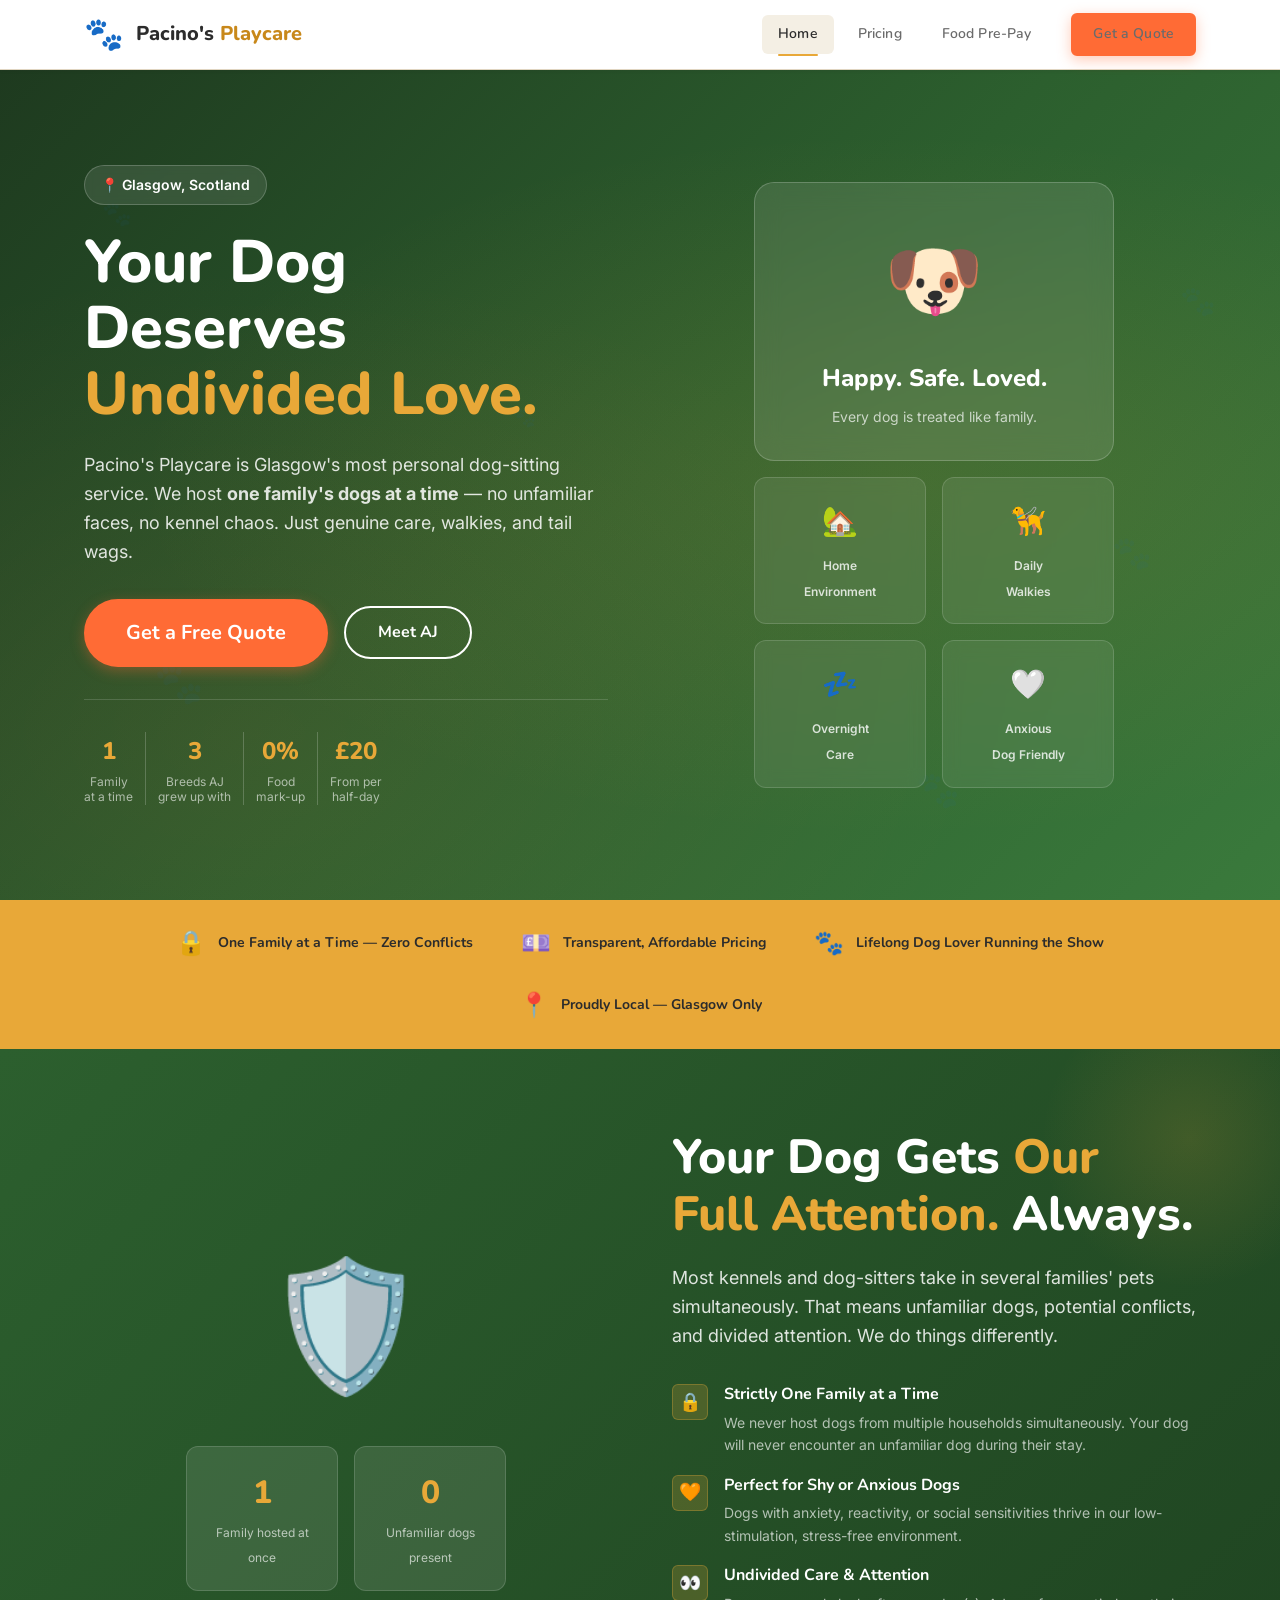
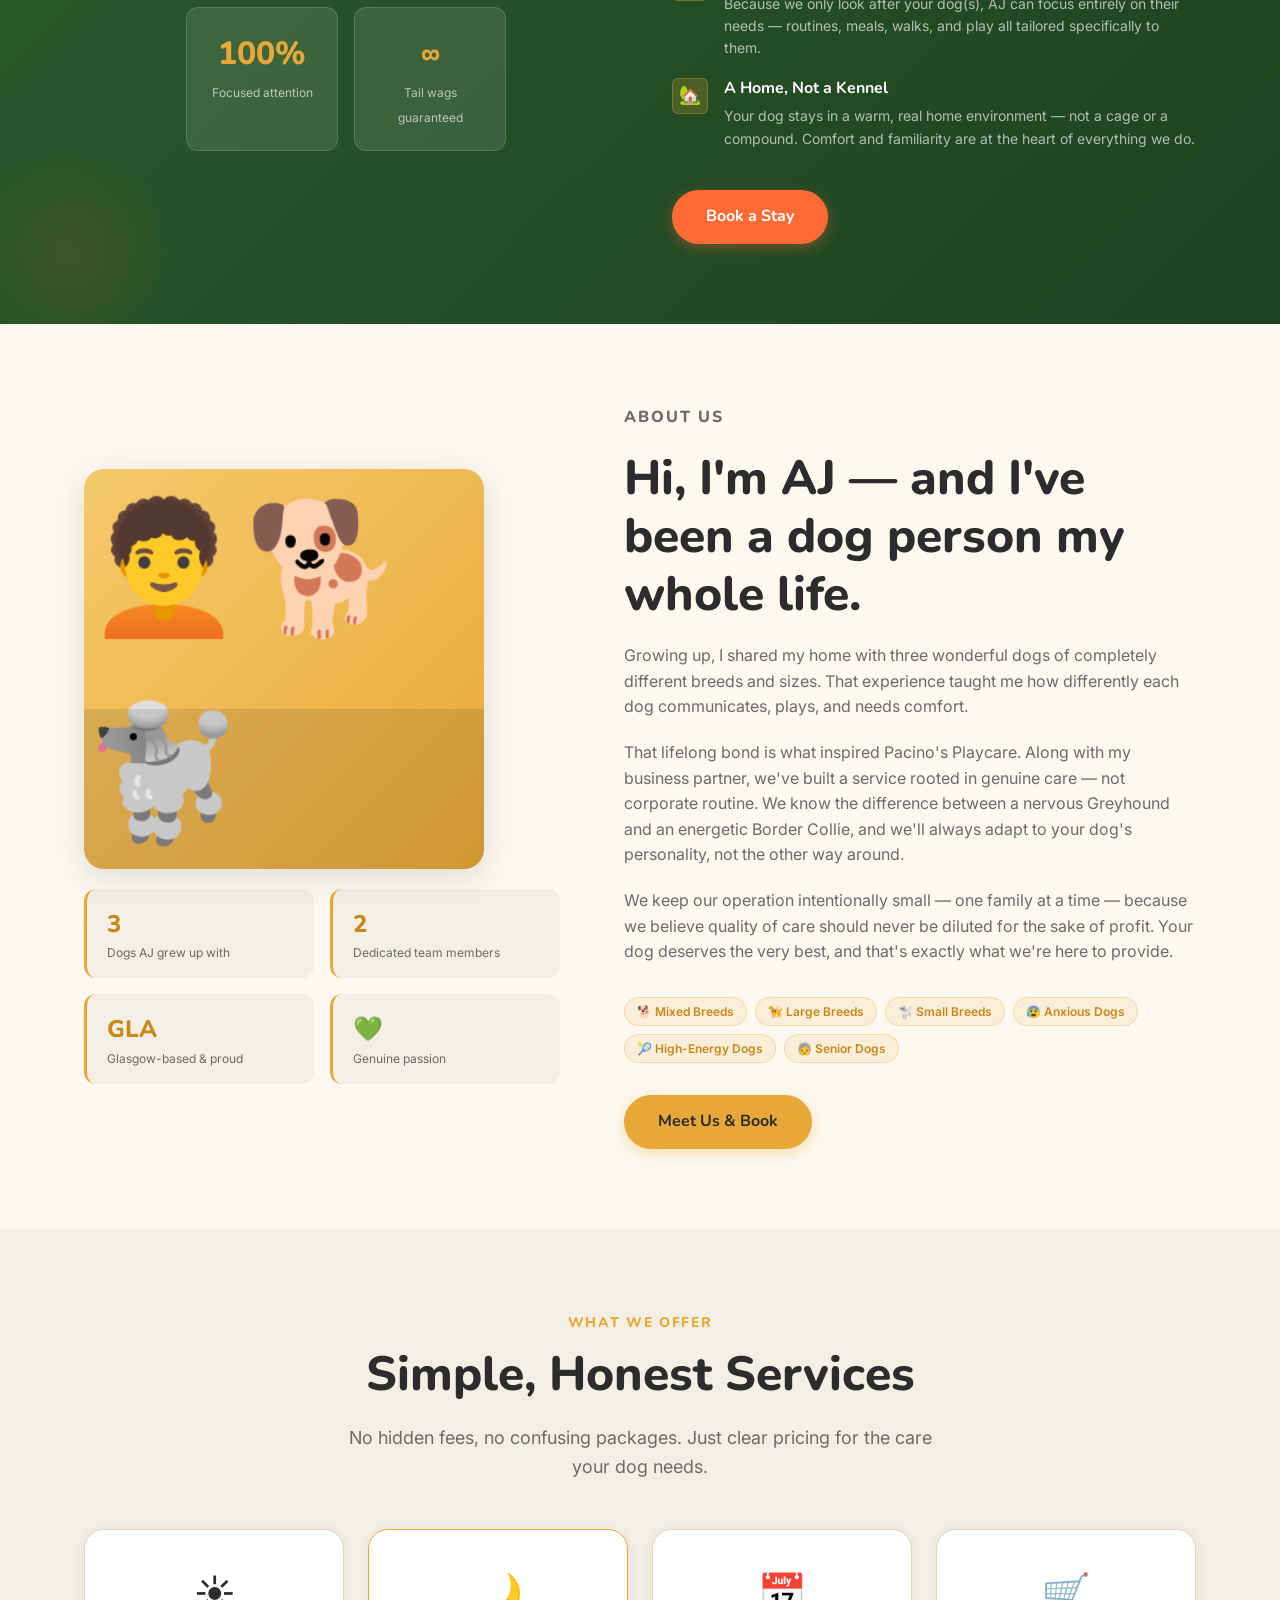
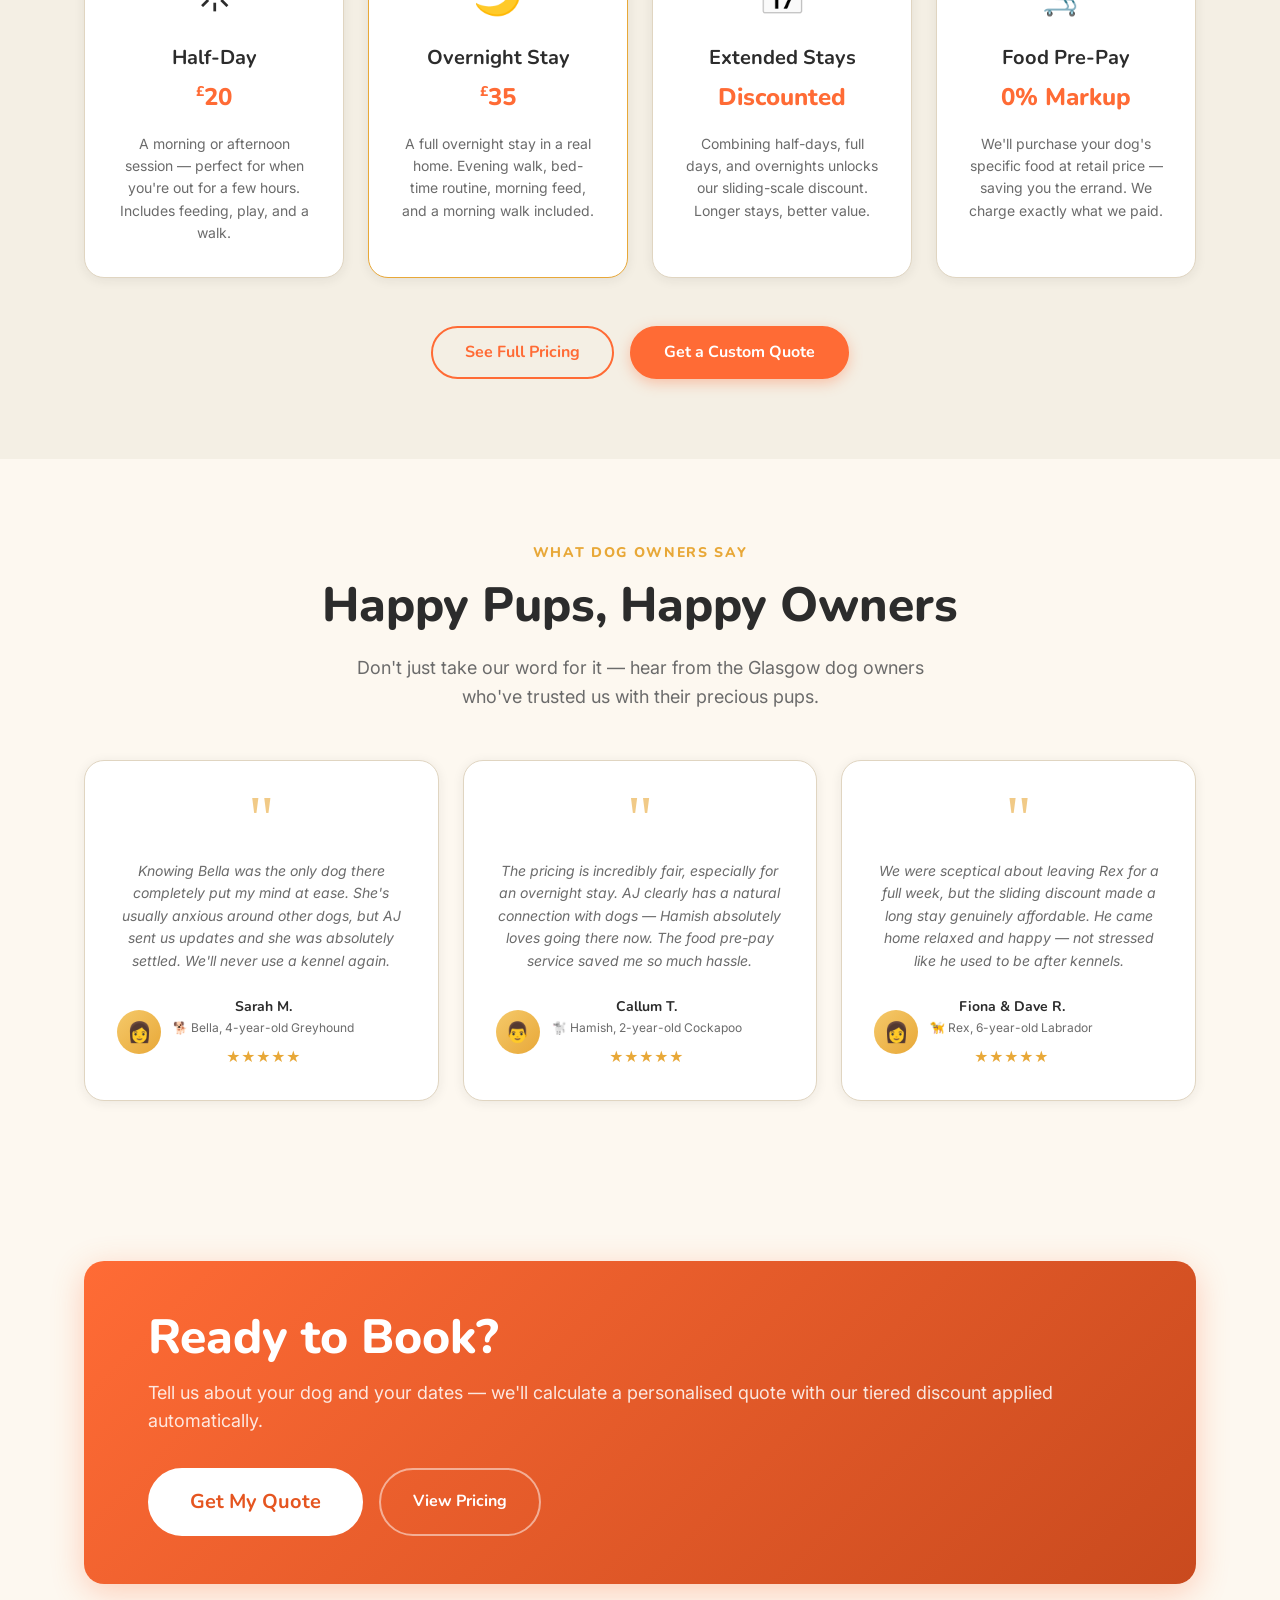
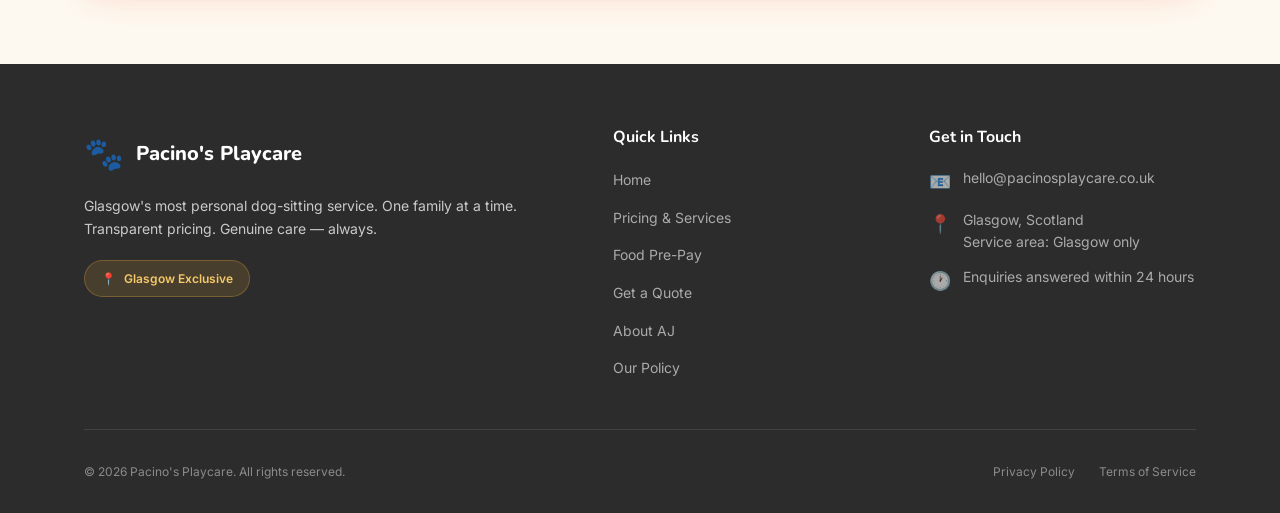
==== index.html @ 8b1b7b3b "Scaffold complete multi-page landing site for Pacino's Playcare - Add project structure: css/, js/, " ====
<!DOCTYPE html>
<html lang="en">
<head>
  <meta charset="UTF-8" />
  <meta name="viewport" content="width=device-width, initial-scale=1.0" />
  <meta name="description" content="Pacino's Playcare — Glasgow's warmest, most personalised dog-sitting service. One family at a time. Affordable, transparent pricing. Run by AJ, a lifelong dog lover." />

  <title>Pacino's Playcare | Glasgow's Favourite Dog-Sitter</title>

  <!-- Fonts -->
  <link rel="preconnect" href="https://fonts.googleapis.com" />
  <link rel="preconnect" href="https://fonts.gstatic.com" crossorigin />
  <link href="https://fonts.googleapis.com/css2?family=Nunito:wght@400;500;600;700;800&family=Inter:wght@400;500;600&display=swap" rel="stylesheet" />

  <!-- Styles -->
  <link rel="stylesheet" href="css/styles.css" />
  <link rel="stylesheet" href="css/home.css" />

  <!-- Favicon (emoji fallback) -->
  <link rel="icon" href="data:image/svg+xml,<svg xmlns='http://www.w3.org/2000/svg' viewBox='0 0 100 100'><text y='.9em' font-size='90'>🐾</text></svg>" />
</head>
<body>

  <!-- ========================================================
       NAVIGATION
  ======================================================== -->
  <nav class="site-nav" role="navigation" aria-label="Main navigation">
    <div class="nav-inner">

      <!-- Logo -->
      <a href="index.html" class="nav-logo" aria-label="Pacino's Playcare — Home">
        <span class="nav-logo__icon" aria-hidden="true">🐾</span>
        <span class="nav-logo__text">Pacino's <span>Playcare</span></span>
      </a>

      <!-- Mobile toggle -->
      <button
        class="nav-toggle"
        aria-label="Open navigation menu"
        aria-expanded="false"
        aria-controls="nav-links"
      >
        <span class="nav-toggle__bar"></span>
        <span class="nav-toggle__bar"></span>
        <span class="nav-toggle__bar"></span>
      </button>

      <!-- Links -->
      <ul class="nav-links" id="nav-links" role="list">
        <li class="nav-links__item">
          <a href="index.html" class="nav-links__link" data-page="index.html">Home</a>
        </li>
        <li class="nav-links__item">
          <a href="pricing.html" class="nav-links__link" data-page="pricing.html">Pricing</a>
        </li>
        <li class="nav-links__item">
          <a href="food.html" class="nav-links__link" data-page="food.html">Food Pre-Pay</a>
        </li>
        <li class="nav-links__item">
          <a href="contact.html" class="nav-links__link btn btn-primary nav-cta" data-page="contact.html">Get a Quote</a>
        </li>
      </ul>

    </div>
  </nav>

  <main>

    <!-- ======================================================
         HERO
    ====================================================== -->
    <section class="hero" aria-labelledby="hero-title">
      <div class="hero__paws" aria-hidden="true">
        <span class="hero__paw">🐾</span>
        <span class="hero__paw">🐾</span>
        <span class="hero__paw">🐾</span>
        <span class="hero__paw">🐾</span>
        <span class="hero__paw">🐾</span>
        <span class="hero__paw">🐾</span>
      </div>

      <div class="container">
        <div class="hero__content">

          <!-- Text -->
          <div class="hero__text">
            <div class="hero__location" aria-label="Location: Glasgow, Scotland">
              📍 Glasgow, Scotland
            </div>

            <h1 class="hero__title" id="hero-title">
              Your Dog Deserves
              <span class="hero__title-highlight">Undivided Love.</span>
            </h1>

            <p class="hero__subtitle">
              Pacino's Playcare is Glasgow's most personal dog-sitting service.
              We host <strong>one family's dogs at a time</strong> — no unfamiliar
              faces, no kennel chaos. Just genuine care, walkies, and tail wags.
            </p>

            <div class="hero__actions">
              <a href="contact.html" class="btn btn-primary btn-lg">
                Get a Free Quote
              </a>
              <a href="#about" class="btn btn-secondary">
                Meet AJ
              </a>
            </div>

            <!-- Trust indicators -->
            <div class="hero__trust">
              <div class="hero__trust-item">
                <span class="hero__trust-number">1</span>
                <span class="hero__trust-label">Family<br>at a time</span>
              </div>
              <div class="hero__trust-item">
                <span class="hero__trust-number">3</span>
                <span class="hero__trust-label">Breeds AJ<br>grew up with</span>
              </div>
              <div class="hero__trust-item">
                <span class="hero__trust-number">0%</span>
                <span class="hero__trust-label">Food<br>mark-up</span>
              </div>
              <div class="hero__trust-item">
                <span class="hero__trust-number">£20</span>
                <span class="hero__trust-label">From per<br>half-day</span>
              </div>
            </div>
          </div>

          <!-- Visual -->
          <div class="hero__visual" aria-hidden="true">
            <div class="hero__card-main">
              <span class="hero__card-emoji">🐶</span>
              <p class="hero__card-title">Happy. Safe. Loved.</p>
              <p class="hero__card-sub">Every dog is treated like family.</p>
            </div>

            <div class="hero__cards-row">
              <div class="hero__mini-card">
                <span class="hero__mini-card-icon">🏡</span>
                <span class="hero__mini-card-label">Home<br>Environment</span>
              </div>
              <div class="hero__mini-card">
                <span class="hero__mini-card-icon">🦮</span>
                <span class="hero__mini-card-label">Daily<br>Walkies</span>
              </div>
              <div class="hero__mini-card">
                <span class="hero__mini-card-icon">💤</span>
                <span class="hero__mini-card-label">Overnight<br>Care</span>
              </div>
              <div class="hero__mini-card">
                <span class="hero__mini-card-icon">🤍</span>
                <span class="hero__mini-card-label">Anxious<br>Dog Friendly</span>
              </div>
            </div>
          </div>

        </div>
      </div>
    </section>

    <!-- ======================================================
         USP STRIP
    ====================================================== -->
    <section class="usp-strip" aria-label="Key benefits">
      <div class="container">
        <div class="usp-strip__inner">
          <div class="usp-item">
            <span class="usp-item__icon" aria-hidden="true">🔒</span>
            <span class="usp-item__text">One Family at a Time — Zero Conflicts</span>
          </div>
          <div class="usp-item">
            <span class="usp-item__icon" aria-hidden="true">💷</span>
            <span class="usp-item__text">Transparent, Affordable Pricing</span>
          </div>
          <div class="usp-item">
            <span class="usp-item__icon" aria-hidden="true">🐾</span>
            <span class="usp-item__text">Lifelong Dog Lover Running the Show</span>
          </div>
          <div class="usp-item">
            <span class="usp-item__icon" aria-hidden="true">📍</span>
            <span class="usp-item__text">Proudly Local — Glasgow Only</span>
          </div>
        </div>
      </div>
    </section>

    <!-- ======================================================
         PEACE OF MIND — ONE FAMILY POLICY
    ====================================================== -->
    <section class="section peace-section" id="peace-of-mind" aria-labelledby="peace-title">
      <div class="container">
        <div class="peace-inner">

          <!-- Visual / Stats -->
          <div class="peace-visual">
            <span class="peace-icon-big" aria-hidden="true">🛡️</span>
            <div class="peace-stats">
              <div class="peace-stat">
                <span class="peace-stat__number">1</span>
                <span class="peace-stat__label">Family hosted at once</span>
              </div>
              <div class="peace-stat">
                <span class="peace-stat__number">0</span>
                <span class="peace-stat__label">Unfamiliar dogs present</span>
              </div>
              <div class="peace-stat">
                <span class="peace-stat__number">100%</span>
                <span class="peace-stat__label">Focused attention</span>
              </div>
              <div class="peace-stat">
                <span class="peace-stat__number">∞</span>
                <span class="peace-stat__label">Tail wags guaranteed</span>
              </div>
            </div>
          </div>

          <!-- Content -->
          <div class="peace-content">
            <h2 class="peace-content__title" id="peace-title">
              Your Dog Gets
              <em>Our Full Attention.</em>
              Always.
            </h2>
            <p class="peace-content__lead">
              Most kennels and dog-sitters take in several families' pets simultaneously.
              That means unfamiliar dogs, potential conflicts, and divided attention.
              We do things differently.
            </p>

            <ul class="peace-list" role="list">
              <li class="peace-list__item">
                <div class="peace-list__icon" aria-hidden="true">🔒</div>
                <div class="peace-list__text">
                  <strong>Strictly One Family at a Time</strong>
                  <p>We never host dogs from multiple households simultaneously. Your dog will never encounter an unfamiliar dog during their stay.</p>
                </div>
              </li>
              <li class="peace-list__item">
                <div class="peace-list__icon" aria-hidden="true">🧡</div>
                <div class="peace-list__text">
                  <strong>Perfect for Shy or Anxious Dogs</strong>
                  <p>Dogs with anxiety, reactivity, or social sensitivities thrive in our low-stimulation, stress-free environment.</p>
                </div>
              </li>
              <li class="peace-list__item">
                <div class="peace-list__icon" aria-hidden="true">👀</div>
                <div class="peace-list__text">
                  <strong>Undivided Care & Attention</strong>
                  <p>Because we only look after your dog(s), AJ can focus entirely on their needs — routines, meals, walks, and play all tailored specifically to them.</p>
                </div>
              </li>
              <li class="peace-list__item">
                <div class="peace-list__icon" aria-hidden="true">🏡</div>
                <div class="peace-list__text">
                  <strong>A Home, Not a Kennel</strong>
                  <p>Your dog stays in a warm, real home environment — not a cage or a compound. Comfort and familiarity are at the heart of everything we do.</p>
                </div>
              </li>
            </ul>

            <a href="contact.html" class="btn btn-primary">Book a Stay</a>
          </div>

        </div>
      </div>
    </section>

    <!-- ======================================================
         ABOUT AJ
    ====================================================== -->
    <section class="section" id="about" aria-labelledby="about-title">
      <div class="container">
        <div class="about-inner">

          <!-- Visual -->
          <div class="about-visual">
            <div class="about-avatar" aria-label="Illustration of AJ with dogs" aria-hidden="true">
              🧑‍🦱🐕🐩
            </div>

            <div class="about-highlights">
              <div class="about-highlight">
                <div class="about-highlight__value">3</div>
                <div class="about-highlight__label">Dogs AJ grew up with</div>
              </div>
              <div class="about-highlight">
                <div class="about-highlight__value">2</div>
                <div class="about-highlight__label">Dedicated team members</div>
              </div>
              <div class="about-highlight">
                <div class="about-highlight__value">GLA</div>
                <div class="about-highlight__label">Glasgow-based & proud</div>
              </div>
              <div class="about-highlight">
                <div class="about-highlight__value">💚</div>
                <div class="about-highlight__label">Genuine passion</div>
              </div>
            </div>
          </div>

          <!-- Content -->
          <div class="about-content">
            <p class="eyebrow">About Us</p>
            <h2 class="section-title" id="about-title">
              Hi, I'm AJ — and I've been a dog person my whole life.
            </h2>

            <p class="section-subtitle" style="margin-bottom: 1.25rem;">
              Growing up, I shared my home with three wonderful dogs of completely different breeds and sizes. That experience taught me how differently each dog communicates, plays, and needs comfort.
            </p>

            <p>
              That lifelong bond is what inspired Pacino's Playcare. Along with my business partner, we've built a service rooted in genuine care — not corporate routine. We know the difference between a nervous Greyhound and an energetic Border Collie, and we'll always adapt to your dog's personality, not the other way around.
            </p>

            <p>
              We keep our operation intentionally small — one family at a time — because we believe quality of care should never be diluted for the sake of profit. Your dog deserves the very best, and that's exactly what we're here to provide.
            </p>

            <!-- Breed experience tags -->
            <div class="about-breeds" aria-label="Breeds AJ has experience with">
              <span class="about-breed-tag">🐕 Mixed Breeds</span>
              <span class="about-breed-tag">🦮 Large Breeds</span>
              <span class="about-breed-tag">🐩 Small Breeds</span>
              <span class="about-breed-tag">😰 Anxious Dogs</span>
              <span class="about-breed-tag">🎾 High-Energy Dogs</span>
              <span class="about-breed-tag">🧓 Senior Dogs</span>
            </div>

            <a href="contact.html" class="btn btn-gold">Meet Us & Book</a>
          </div>

        </div>
      </div>
    </section>

    <!-- ======================================================
         SERVICES OVERVIEW
    ====================================================== -->
    <section class="section section--alt" id="services" aria-labelledby="services-title">
      <div class="container text-center">
        <p class="eyebrow">What We Offer</p>
        <h2 class="section-title" id="services-title">Simple, Honest Services</h2>
        <p class="section-subtitle" style="margin-inline: auto; margin-bottom: 0;">
          No hidden fees, no confusing packages. Just clear pricing for the care your dog needs.
        </p>

        <div class="services-grid">
          <div class="service-card">
            <span class="service-card__icon" aria-hidden="true">☀️</span>
            <h3 class="service-card__title">Half-Day</h3>
            <span class="service-card__price"><sup>£</sup>20</span>
            <p class="service-card__body">
              A morning or afternoon session — perfect for when you're out for a few hours. Includes feeding, play, and a walk.
            </p>
          </div>

          <div class="service-card" style="border-color: var(--color-primary);">
            <span class="service-card__icon" aria-hidden="true">🌙</span>
            <h3 class="service-card__title">Overnight Stay</h3>
            <span class="service-card__price"><sup>£</sup>35</span>
            <p class="service-card__body">
              A full overnight stay in a real home. Evening walk, bed-time routine, morning feed, and a morning walk included.
            </p>
          </div>

          <div class="service-card">
            <span class="service-card__icon" aria-hidden="true">📅</span>
            <h3 class="service-card__title">Extended Stays</h3>
            <span class="service-card__price">Discounted</span>
            <p class="service-card__body">
              Combining half-days, full days, and overnights unlocks our sliding-scale discount. Longer stays, better value.
            </p>
          </div>

          <div class="service-card">
            <span class="service-card__icon" aria-hidden="true">🛒</span>
            <h3 class="service-card__title">Food Pre-Pay</h3>
            <span class="service-card__price">0% Markup</span>
            <p class="service-card__body">
              We'll purchase your dog's specific food at retail price — saving you the errand. We charge exactly what we paid.
            </p>
          </div>
        </div>

        <div style="margin-top: 3rem; display: flex; gap: 1rem; justify-content: center; flex-wrap: wrap;">
          <a href="pricing.html" class="btn btn-outline">See Full Pricing</a>
          <a href="contact.html" class="btn btn-primary">Get a Custom Quote</a>
        </div>
      </div>
    </section>

    <!-- ======================================================
         TESTIMONIALS
    ====================================================== -->
    <section class="section" id="testimonials" aria-labelledby="testimonials-title">
      <div class="container text-center">
        <p class="eyebrow">What Dog Owners Say</p>
        <h2 class="section-title" id="testimonials-title">Happy Pups, Happy Owners</h2>
        <p class="section-subtitle" style="margin-inline: auto; margin-bottom: 0;">
          Don't just take our word for it — hear from the Glasgow dog owners who've trusted us with their precious pups.
        </p>

        <div class="testimonials-grid">
          <article class="testimonial-card">
            <span class="testimonial-card__quote-mark" aria-hidden="true">"</span>
            <blockquote>
              <p class="testimonial-card__text">
                Knowing Bella was the only dog there completely put my mind at ease. She's usually anxious around other dogs, but AJ sent us updates and she was absolutely settled. We'll never use a kennel again.
              </p>
            </blockquote>
            <div class="testimonial-card__author">
              <div class="testimonial-card__avatar" aria-hidden="true">👩</div>
              <div>
                <div class="testimonial-card__name">Sarah M.</div>
                <div class="testimonial-card__dog">🐕 Bella, 4-year-old Greyhound</div>
                <div class="testimonial-card__stars" aria-label="5 stars">★★★★★</div>
              </div>
            </div>
          </article>

          <article class="testimonial-card">
            <span class="testimonial-card__quote-mark" aria-hidden="true">"</span>
            <blockquote>
              <p class="testimonial-card__text">
                The pricing is incredibly fair, especially for an overnight stay. AJ clearly has a natural connection with dogs — Hamish absolutely loves going there now. The food pre-pay service saved me so much hassle.
              </p>
            </blockquote>
            <div class="testimonial-card__author">
              <div class="testimonial-card__avatar" aria-hidden="true">👨</div>
              <div>
                <div class="testimonial-card__name">Callum T.</div>
                <div class="testimonial-card__dog">🐩 Hamish, 2-year-old Cockapoo</div>
                <div class="testimonial-card__stars" aria-label="5 stars">★★★★★</div>
              </div>
            </div>
          </article>

          <article class="testimonial-card">
            <span class="testimonial-card__quote-mark" aria-hidden="true">"</span>
            <blockquote>
              <p class="testimonial-card__text">
                We were sceptical about leaving Rex for a full week, but the sliding discount made a long stay genuinely affordable. He came home relaxed and happy — not stressed like he used to be after kennels.
              </p>
            </blockquote>
            <div class="testimonial-card__author">
              <div class="testimonial-card__avatar" aria-hidden="true">👩</div>
              <div>
                <div class="testimonial-card__name">Fiona &amp; Dave R.</div>
                <div class="testimonial-card__dog">🦮 Rex, 6-year-old Labrador</div>
                <div class="testimonial-card__stars" aria-label="5 stars">★★★★★</div>
              </div>
            </div>
          </article>
        </div>
      </div>
    </section>

    <!-- ======================================================
         CTA BANNER
    ====================================================== -->
    <section class="section" aria-labelledby="cta-title">
      <div class="container">
        <div class="cta-banner">
          <div class="cta-banner__text">
            <h2 class="section-title" id="cta-title">Ready to Book?</h2>
            <p>Tell us about your dog and your dates — we'll calculate a personalised quote with our tiered discount applied automatically.</p>
          </div>
          <div class="cta-banner__actions">
            <a href="contact.html" class="btn btn-white btn-lg">Get My Quote</a>
            <a href="pricing.html" class="btn btn-outline-white">View Pricing</a>
          </div>
        </div>
      </div>
    </section>

  </main>

  <!-- ========================================================
       FOOTER
  ======================================================== -->
  <footer class="site-footer" aria-label="Site footer">
    <div class="container">
      <div class="footer-grid">

        <!-- Brand -->
        <div class="footer-brand">
          <div class="footer-brand__logo">
            <span class="footer-brand__logo-icon" aria-hidden="true">🐾</span>
            <span class="footer-brand__logo-text">Pacino's Playcare</span>
          </div>
          <p class="footer-brand__tagline">
            Glasgow's most personal dog-sitting service. One family at a time. Transparent pricing. Genuine care — always.
          </p>
          <span class="footer-brand__badge">
            <span aria-hidden="true">📍</span> Glasgow Exclusive
          </span>
        </div>

        <!-- Quick Links -->
        <div>
          <h3 class="footer-col__heading">Quick Links</h3>
          <ul class="footer-col__list" role="list">
            <li><a href="index.html">Home</a></li>
            <li><a href="pricing.html">Pricing & Services</a></li>
            <li><a href="food.html">Food Pre-Pay</a></li>
            <li><a href="contact.html">Get a Quote</a></li>
            <li><a href="index.html#about">About AJ</a></li>
            <li><a href="index.html#peace-of-mind">Our Policy</a></li>
          </ul>
        </div>

        <!-- Contact -->
        <div>
          <h3 class="footer-col__heading">Get in Touch</h3>
          <div class="footer-contact-item">
            <span class="footer-contact-item__icon" aria-hidden="true">📧</span>
            <span>hello@pacinosplaycare.co.uk</span>
          </div>
          <div class="footer-contact-item">
            <span class="footer-contact-item__icon" aria-hidden="true">📍</span>
            <span>Glasgow, Scotland<br>Service area: Glasgow only</span>
          </div>
          <div class="footer-contact-item">
            <span class="footer-contact-item__icon" aria-hidden="true">🕐</span>
            <span>Enquiries answered within 24 hours</span>
          </div>
        </div>

      </div>

      <div class="footer-bottom">
        <p class="footer-bottom__copy">
          &copy; <span id="footer-year"></span> Pacino's Playcare. All rights reserved.
        </p>
        <nav class="footer-bottom__links" aria-label="Footer legal links">
          <a href="#">Privacy Policy</a>
          <a href="#">Terms of Service</a>
        </nav>
      </div>
    </div>
  </footer>

  <!-- Scripts -->
  <script src="js/main.js"></script>
  <script>
    document.getElementById('footer-year').textContent = new Date().getFullYear();
  </script>

</body>
</html>
---- css/styles.css ----
/* ============================================================
   Pacino's Playcare — Global Stylesheet
   ============================================================ */

/* ----------------------------------------------------------
   1. CSS Custom Properties (Design Tokens)
   ---------------------------------------------------------- */
:root {
  /* Colours */
  --color-primary:       #E8A838;   /* warm amber/gold */
  --color-primary-dark:  #C8881A;
  --color-primary-light: #F5C96A;
  --color-secondary:     #2C5F2E;   /* forest green */
  --color-secondary-dark:#1E4220;
  --color-accent:        #FF6B35;   /* coral — CTAs */
  --color-accent-hover:  #E55520;

  --color-bg:            #FDF8F0;   /* warm cream background */
  --color-surface:       #FFFFFF;
  --color-surface-alt:   #F4EFE4;

  --color-text:          #2C2C2C;
  --color-text-muted:    #6B6B6B;
  --color-text-light:    #FFFFFF;

  --color-border:        #E0D5C1;
  --color-shadow:        rgba(44, 44, 44, 0.10);

  /* Typography */
  --font-heading: 'Nunito', sans-serif;
  --font-body:    'Inter', sans-serif;

  --size-xs:   0.75rem;   /*  12px */
  --size-sm:   0.875rem;  /*  14px */
  --size-base: 1rem;      /*  16px */
  --size-md:   1.125rem;  /*  18px */
  --size-lg:   1.25rem;   /*  20px */
  --size-xl:   1.5rem;    /*  24px */
  --size-2xl:  2rem;      /*  32px */
  --size-3xl:  2.5rem;    /*  40px */
  --size-4xl:  3rem;      /*  48px */
  --size-5xl:  3.75rem;   /*  60px */

  --weight-regular: 400;
  --weight-medium:  500;
  --weight-semibold:600;
  --weight-bold:    700;
  --weight-extrabold:800;

  --leading-tight:  1.2;
  --leading-snug:   1.35;
  --leading-normal: 1.6;

  /* Spacing */
  --space-1:  0.25rem;
  --space-2:  0.5rem;
  --space-3:  0.75rem;
  --space-4:  1rem;
  --space-5:  1.25rem;
  --space-6:  1.5rem;
  --space-8:  2rem;
  --space-10: 2.5rem;
  --space-12: 3rem;
  --space-16: 4rem;
  --space-20: 5rem;
  --space-24: 6rem;

  /* Layout */
  --max-width:     1160px;
  --nav-height:    70px;
  --radius-sm:     6px;
  --radius-md:     12px;
  --radius-lg:     20px;
  --radius-full:   9999px;

  /* Transitions */
  --transition-fast:   150ms ease;
  --transition-normal: 250ms ease;
  --transition-slow:   400ms ease;

  /* Shadows */
  --shadow-sm:  0 1px 3px var(--color-shadow);
  --shadow-md:  0 4px 16px var(--color-shadow);
  --shadow-lg:  0 8px 32px rgba(44,44,44,0.14);
  --shadow-card:0 2px 12px rgba(44,44,44,0.08);
}

/* ----------------------------------------------------------
   2. Reset & Base
   ---------------------------------------------------------- */
*, *::before, *::after {
  box-sizing: border-box;
  margin: 0;
  padding: 0;
}

html {
  scroll-behavior: smooth;
  font-size: 16px;
}

body {
  font-family: var(--font-body);
  font-size: var(--size-base);
  font-weight: var(--weight-regular);
  line-height: var(--leading-normal);
  color: var(--color-text);
  background-color: var(--color-bg);
  -webkit-font-smoothing: antialiased;
  -moz-osx-font-smoothing: grayscale;
}

img {
  max-width: 100%;
  height: auto;
  display: block;
}

a {
  color: inherit;
  text-decoration: none;
}

ul, ol {
  list-style: none;
}

button, input, textarea, select {
  font: inherit;
}

h1, h2, h3, h4, h5, h6 {
  font-family: var(--font-heading);
  font-weight: var(--weight-bold);
  line-height: var(--leading-tight);
  color: var(--color-text);
}

/* ----------------------------------------------------------
   3. Utility Classes
   ---------------------------------------------------------- */
.container {
  width: 100%;
  max-width: var(--max-width);
  margin-inline: auto;
  padding-inline: var(--space-6);
}

.section {
  padding-block: var(--space-20);
}

.section--alt {
  background-color: var(--color-surface-alt);
}

.section--dark {
  background-color: var(--color-secondary);
  color: var(--color-text-light);
}

.section--primary {
  background-color: var(--color-primary);
}

.text-center { text-align: center; }
.text-left   { text-align: left; }

.sr-only {
  position: absolute;
  width: 1px;
  height: 1px;
  padding: 0;
  margin: -1px;
  overflow: hidden;
  clip: rect(0,0,0,0);
  white-space: nowrap;
  border: 0;
}

/* ----------------------------------------------------------
   4. Typography Helpers
   ---------------------------------------------------------- */
.eyebrow {
  display: inline-block;
  font-family: var(--font-heading);
  font-size: var(--size-sm);
  font-weight: var(--weight-extrabold);
  letter-spacing: 0.12em;
  text-transform: uppercase;
  color: var(--color-primary);
  margin-bottom: var(--space-3);
}

.section--dark .eyebrow,
.section--primary .eyebrow {
  color: var(--color-primary-light);
}

.section-title {
  font-size: clamp(var(--size-2xl), 4vw, var(--size-4xl));
  font-weight: var(--weight-extrabold);
  margin-bottom: var(--space-5);
}

.section-subtitle {
  font-size: var(--size-md);
  color: var(--color-text-muted);
  max-width: 600px;
  line-height: var(--leading-normal);
}

.section--dark .section-subtitle {
  color: rgba(255,255,255,0.75);
}

/* ----------------------------------------------------------
   5. Buttons
   ---------------------------------------------------------- */
.btn {
  display: inline-flex;
  align-items: center;
  gap: var(--space-2);
  padding: var(--space-3) var(--space-8);
  font-family: var(--font-heading);
  font-size: var(--size-base);
  font-weight: var(--weight-bold);
  border-radius: var(--radius-full);
  border: 2px solid transparent;
  cursor: pointer;
  transition: background-color var(--transition-normal),
              color var(--transition-normal),
              border-color var(--transition-normal),
              transform var(--transition-fast),
              box-shadow var(--transition-normal);
  text-decoration: none;
  white-space: nowrap;
}

.btn:hover  { transform: translateY(-2px); }
.btn:active { transform: translateY(0); }

.btn-primary {
  background-color: var(--color-accent);
  color: var(--color-text-light);
  border-color: var(--color-accent);
  box-shadow: 0 4px 14px rgba(255,107,53,0.35);
}
.btn-primary:hover {
  background-color: var(--color-accent-hover);
  border-color: var(--color-accent-hover);
  box-shadow: 0 6px 20px rgba(255,107,53,0.45);
}

.btn-secondary {
  background-color: transparent;
  color: var(--color-text-light);
  border-color: var(--color-text-light);
}
.btn-secondary:hover {
  background-color: var(--color-text-light);
  color: var(--color-secondary);
}

.btn-outline {
  background-color: transparent;
  color: var(--color-accent);
  border-color: var(--color-accent);
}
.btn-outline:hover {
  background-color: var(--color-accent);
  color: var(--color-text-light);
}

.btn-gold {
  background-color: var(--color-primary);
  color: var(--color-text);
  border-color: var(--color-primary);
  box-shadow: 0 4px 14px rgba(232,168,56,0.35);
}
.btn-gold:hover {
  background-color: var(--color-primary-dark);
  border-color: var(--color-primary-dark);
}

.btn-lg {
  padding: var(--space-4) var(--space-10);
  font-size: var(--size-lg);
}

/* ----------------------------------------------------------
   6. Navigation
   ---------------------------------------------------------- */
.site-nav {
  position: sticky;
  top: 0;
  z-index: 900;
  height: var(--nav-height);
  background-color: var(--color-surface);
  border-bottom: 1px solid var(--color-border);
  box-shadow: var(--shadow-sm);
  display: flex;
  align-items: center;
}

.nav-inner {
  display: flex;
  align-items: center;
  justify-content: space-between;
  width: 100%;
  max-width: var(--max-width);
  margin-inline: auto;
  padding-inline: var(--space-6);
}

/* Logo */
.nav-logo {
  display: flex;
  align-items: center;
  gap: var(--space-3);
  text-decoration: none;
  flex-shrink: 0;
}

.nav-logo__icon {
  font-size: var(--size-2xl);
  line-height: 1;
}

.nav-logo__text {
  font-family: var(--font-heading);
  font-weight: var(--weight-extrabold);
  font-size: var(--size-lg);
  color: var(--color-text);
  line-height: 1;
}

.nav-logo__text span {
  color: var(--color-primary-dark);
}

/* Links */
.nav-links {
  display: flex;
  align-items: center;
  gap: var(--space-2);
}

.nav-links__item {
  position: relative;
}

.nav-links__link {
  display: block;
  padding: var(--space-2) var(--space-4);
  font-family: var(--font-heading);
  font-size: var(--size-sm);
  font-weight: var(--weight-semibold);
  color: var(--color-text-muted);
  text-decoration: none;
  border-radius: var(--radius-sm);
  transition: color var(--transition-fast), background-color var(--transition-fast);
  letter-spacing: 0.01em;
}

.nav-links__link:hover,
.nav-links__link.active {
  color: var(--color-text);
  background-color: var(--color-surface-alt);
}

.nav-links__link.active::after {
  content: '';
  position: absolute;
  bottom: -2px;
  left: var(--space-4);
  right: var(--space-4);
  height: 2px;
  background-color: var(--color-primary);
  border-radius: var(--radius-full);
}

.nav-cta {
  margin-left: var(--space-4);
  padding: var(--space-2) var(--space-5);
  font-size: var(--size-sm);
}

/* Hamburger (mobile) */
.nav-toggle {
  display: none;
  flex-direction: column;
  justify-content: space-between;
  width: 26px;
  height: 20px;
  background: none;
  border: none;
  cursor: pointer;
  padding: 0;
}

.nav-toggle__bar {
  display: block;
  width: 100%;
  height: 2px;
  background-color: var(--color-text);
  border-radius: var(--radius-full);
  transition: transform var(--transition-normal), opacity var(--transition-normal);
}

/* Animated hamburger → X */
.nav-toggle[aria-expanded="true"] .nav-toggle__bar:nth-child(1) {
  transform: translateY(9px) rotate(45deg);
}
.nav-toggle[aria-expanded="true"] .nav-toggle__bar:nth-child(2) {
  opacity: 0;
}
.nav-toggle[aria-expanded="true"] .nav-toggle__bar:nth-child(3) {
  transform: translateY(-9px) rotate(-45deg);
}

/* ----------------------------------------------------------
   7. Footer
   ---------------------------------------------------------- */
.site-footer {
  background-color: var(--color-text);
  color: rgba(255,255,255,0.75);
  padding-block: var(--space-16) var(--space-8);
}

.footer-grid {
  display: grid;
  grid-template-columns: 1.8fr 1fr 1fr;
  gap: var(--space-12);
  margin-bottom: var(--space-12);
}

.footer-brand__logo {
  display: flex;
  align-items: center;
  gap: var(--space-3);
  margin-bottom: var(--space-4);
}

.footer-brand__logo-icon {
  font-size: var(--size-2xl);
}

.footer-brand__logo-text {
  font-family: var(--font-heading);
  font-weight: var(--weight-extrabold);
  font-size: var(--size-lg);
  color: var(--color-text-light);
}

.footer-brand__tagline {
  font-size: var(--size-sm);
  line-height: var(--leading-normal);
  margin-bottom: var(--space-5);
}

.footer-brand__badge {
  display: inline-flex;
  align-items: center;
  gap: var(--space-2);
  padding: var(--space-2) var(--space-4);
  background-color: rgba(232,168,56,0.15);
  border: 1px solid rgba(232,168,56,0.3);
  border-radius: var(--radius-full);
  font-size: var(--size-xs);
  font-weight: var(--weight-semibold);
  color: var(--color-primary-light);
}

.footer-col__heading {
  font-family: var(--font-heading);
  font-weight: var(--weight-bold);
  font-size: var(--size-base);
  color: var(--color-text-light);
  margin-bottom: var(--space-5);
}

.footer-col__list {
  display: flex;
  flex-direction: column;
  gap: var(--space-3);
}

.footer-col__list a {
  font-size: var(--size-sm);
  color: rgba(255,255,255,0.6);
  transition: color var(--transition-fast);
}

.footer-col__list a:hover {
  color: var(--color-primary-light);
}

.footer-contact-item {
  display: flex;
  align-items: flex-start;
  gap: var(--space-3);
  font-size: var(--size-sm);
  color: rgba(255,255,255,0.6);
  margin-bottom: var(--space-3);
}

.footer-contact-item__icon {
  font-size: var(--size-md);
  flex-shrink: 0;
  margin-top: 1px;
}

.footer-bottom {
  border-top: 1px solid rgba(255,255,255,0.1);
  padding-top: var(--space-8);
  display: flex;
  align-items: center;
  justify-content: space-between;
  flex-wrap: wrap;
  gap: var(--space-4);
}

.footer-bottom__copy {
  font-size: var(--size-xs);
  color: rgba(255,255,255,0.45);
}

.footer-bottom__links {
  display: flex;
  gap: var(--space-6);
}

.footer-bottom__links a {
  font-size: var(--size-xs);
  color: rgba(255,255,255,0.45);
  transition: color var(--transition-fast);
}

.footer-bottom__links a:hover {
  color: var(--color-primary-light);
}

/* ----------------------------------------------------------
   8. Cards
   ---------------------------------------------------------- */
.card {
  background-color: var(--color-surface);
  border-radius: var(--radius-lg);
  padding: var(--space-8);
  box-shadow: var(--shadow-card);
  transition: box-shadow var(--transition-normal), transform var(--transition-normal);
}

.card:hover {
  box-shadow: var(--shadow-md);
  transform: translateY(-4px);
}

.card__icon {
  font-size: 2.5rem;
  margin-bottom: var(--space-5);
  display: block;
}

.card__title {
  font-family: var(--font-heading);
  font-weight: var(--weight-bold);
  font-size: var(--size-lg);
  margin-bottom: var(--space-3);
}

.card__body {
  font-size: var(--size-sm);
  color: var(--color-text-muted);
  line-height: var(--leading-normal);
}

/* ----------------------------------------------------------
   9. Badges / Pills
   ---------------------------------------------------------- */
.badge {
  display: inline-flex;
  align-items: center;
  gap: var(--space-1);
  padding: var(--space-1) var(--space-3);
  border-radius: var(--radius-full);
  font-size: var(--size-xs);
  font-weight: var(--weight-bold);
  letter-spacing: 0.05em;
  text-transform: uppercase;
}

.badge-green {
  background-color: rgba(44,95,46,0.12);
  color: var(--color-secondary);
}

.badge-gold {
  background-color: rgba(232,168,56,0.15);
  color: var(--color-primary-dark);
}

.badge-coral {
  background-color: rgba(255,107,53,0.12);
  color: var(--color-accent-hover);
}

/* ----------------------------------------------------------
   10. Responsive — Mobile Breakpoints
   ---------------------------------------------------------- */
@media (max-width: 900px) {
  .footer-grid {
    grid-template-columns: 1fr 1fr;
  }
  .footer-grid > :first-child {
    grid-column: span 2;
  }
}

@media (max-width: 768px) {
  :root {
    --nav-height: 64px;
  }

  /* Mobile nav */
  .nav-toggle {
    display: flex;
  }

  .nav-links {
    position: absolute;
    top: var(--nav-height);
    left: 0;
    right: 0;
    flex-direction: column;
    align-items: stretch;
    gap: 0;
    background-color: var(--color-surface);
    border-bottom: 1px solid var(--color-border);
    box-shadow: var(--shadow-md);
    padding: var(--space-4) var(--space-6);
    transform: translateY(-20px);
    opacity: 0;
    pointer-events: none;
    transition: opacity var(--transition-normal), transform var(--transition-normal);
  }

  .nav-links.open {
    transform: translateY(0);
    opacity: 1;
    pointer-events: all;
  }

  .nav-links__link {
    padding: var(--space-4);
    font-size: var(--size-base);
    border-bottom: 1px solid var(--color-border);
  }

  .nav-links__link.active::after {
    display: none;
  }

  .nav-cta {
    margin-left: 0;
    margin-top: var(--space-3);
    text-align: center;
    justify-content: center;
  }

  .section {
    padding-block: var(--space-16);
  }

  .footer-grid {
    grid-template-columns: 1fr;
  }

  .footer-grid > :first-child {
    grid-column: span 1;
  }

  .footer-bottom {
    flex-direction: column;
    text-align: center;
  }
}

@media (max-width: 480px) {
  .container {
    padding-inline: var(--space-4);
  }

  .section {
    padding-block: var(--space-12);
  }
}
---- css/home.css ----
/* ============================================================
   Pacino's Playcare — Home Page Styles
   ============================================================ */

/* ----------------------------------------------------------
   Hero
   ---------------------------------------------------------- */
.hero {
  position: relative;
  min-height: calc(100vh - var(--nav-height));
  display: flex;
  align-items: center;
  overflow: hidden;
  background: linear-gradient(135deg, #1e3a1f 0%, #2C5F2E 50%, #3a7a3c 100%);
  color: var(--color-text-light);
}

.hero::before {
  content: '';
  position: absolute;
  inset: 0;
  background:
    radial-gradient(ellipse at 70% 50%, rgba(232,168,56,0.12) 0%, transparent 60%),
    radial-gradient(ellipse at 20% 80%, rgba(255,107,53,0.08) 0%, transparent 50%);
  pointer-events: none;
}

/* Decorative paw prints */
.hero__paws {
  position: absolute;
  inset: 0;
  overflow: hidden;
  pointer-events: none;
}

.hero__paw {
  position: absolute;
  font-size: 2rem;
  opacity: 0.06;
  animation: floatPaw 8s ease-in-out infinite;
}

.hero__paw:nth-child(1) { top: 15%; left:  8%; animation-delay: 0s;    font-size: 1.5rem; }
.hero__paw:nth-child(2) { top: 70%; left: 12%; animation-delay: 1.5s;  font-size: 2.5rem; }
.hero__paw:nth-child(3) { top: 25%; right: 5%; animation-delay: 3s;    font-size: 1.8rem; }
.hero__paw:nth-child(4) { top: 55%; right:10%; animation-delay: 4.5s;  font-size: 2rem; }
.hero__paw:nth-child(5) { top: 40%; left: 40%; animation-delay: 2s;    font-size: 1.2rem; }
.hero__paw:nth-child(6) { bottom:10%; right:25%;animation-delay: 6s;   font-size: 2.2rem; }

@keyframes floatPaw {
  0%, 100% { transform: translateY(0) rotate(0deg); }
  33%       { transform: translateY(-14px) rotate(8deg); }
  66%       { transform: translateY(8px) rotate(-5deg); }
}

.hero__content {
  position: relative;
  z-index: 1;
  display: grid;
  grid-template-columns: 1fr 1fr;
  align-items: center;
  gap: var(--space-16);
  padding-block: var(--space-20);
}

.hero__text {
  max-width: 560px;
}

.hero__location {
  display: inline-flex;
  align-items: center;
  gap: var(--space-2);
  padding: var(--space-2) var(--space-4);
  background-color: rgba(255,255,255,0.1);
  border: 1px solid rgba(255,255,255,0.2);
  border-radius: var(--radius-full);
  font-size: var(--size-sm);
  font-weight: var(--weight-semibold);
  margin-bottom: var(--space-6);
  backdrop-filter: blur(4px);
}

.hero__title {
  font-family: var(--font-heading);
  font-weight: var(--weight-extrabold);
  font-size: clamp(var(--size-3xl), 6vw, var(--size-5xl));
  line-height: 1.1;
  color: var(--color-text-light);
  margin-bottom: var(--space-6);
}

.hero__title-highlight {
  color: var(--color-primary);
  display: block;
}

.hero__subtitle {
  font-size: var(--size-md);
  line-height: var(--leading-normal);
  color: rgba(255,255,255,0.85);
  margin-bottom: var(--space-8);
}

.hero__actions {
  display: flex;
  flex-wrap: wrap;
  gap: var(--space-4);
  align-items: center;
}

.hero__trust {
  display: flex;
  align-items: center;
  gap: var(--space-3);
  margin-top: var(--space-8);
  padding-top: var(--space-8);
  border-top: 1px solid rgba(255,255,255,0.15);
}

.hero__trust-item {
  display: flex;
  flex-direction: column;
  align-items: center;
  gap: var(--space-1);
}

.hero__trust-item + .hero__trust-item {
  padding-left: var(--space-3);
  border-left: 1px solid rgba(255,255,255,0.2);
}

.hero__trust-number {
  font-family: var(--font-heading);
  font-weight: var(--weight-extrabold);
  font-size: var(--size-xl);
  color: var(--color-primary);
}

.hero__trust-label {
  font-size: var(--size-xs);
  color: rgba(255,255,255,0.6);
  text-align: center;
  line-height: 1.3;
}

/* Hero Visual */
.hero__visual {
  display: flex;
  flex-direction: column;
  gap: var(--space-4);
  align-items: center;
}

.hero__card-main {
  background: rgba(255,255,255,0.1);
  backdrop-filter: blur(12px);
  border: 1px solid rgba(255,255,255,0.2);
  border-radius: var(--radius-lg);
  padding: var(--space-8);
  text-align: center;
  width: 100%;
  max-width: 360px;
}

.hero__card-emoji {
  font-size: 5rem;
  display: block;
  margin-bottom: var(--space-4);
  animation: wagTail 2s ease-in-out infinite;
}

@keyframes wagTail {
  0%, 100% { transform: rotate(-5deg); }
  50%       { transform: rotate(5deg); }
}

.hero__card-title {
  font-family: var(--font-heading);
  font-weight: var(--weight-extrabold);
  font-size: var(--size-xl);
  color: var(--color-text-light);
  margin-bottom: var(--space-2);
}

.hero__card-sub {
  font-size: var(--size-sm);
  color: rgba(255,255,255,0.7);
}

.hero__cards-row {
  display: grid;
  grid-template-columns: 1fr 1fr;
  gap: var(--space-4);
  width: 100%;
  max-width: 360px;
}

.hero__mini-card {
  background: rgba(255,255,255,0.08);
  backdrop-filter: blur(8px);
  border: 1px solid rgba(255,255,255,0.15);
  border-radius: var(--radius-md);
  padding: var(--space-5);
  text-align: center;
}

.hero__mini-card-icon {
  font-size: 1.8rem;
  display: block;
  margin-bottom: var(--space-2);
}

.hero__mini-card-label {
  font-size: var(--size-xs);
  font-weight: var(--weight-semibold);
  color: rgba(255,255,255,0.8);
  line-height: 1.3;
}

/* ----------------------------------------------------------
   USP / Why Choose Us Strip
   ---------------------------------------------------------- */
.usp-strip {
  background-color: var(--color-primary);
  padding-block: var(--space-6);
}

.usp-strip__inner {
  display: flex;
  justify-content: center;
  flex-wrap: wrap;
  gap: var(--space-6) var(--space-12);
}

.usp-item {
  display: flex;
  align-items: center;
  gap: var(--space-3);
}

.usp-item__icon {
  font-size: var(--size-xl);
  flex-shrink: 0;
}

.usp-item__text {
  font-family: var(--font-heading);
  font-weight: var(--weight-bold);
  font-size: var(--size-sm);
  color: var(--color-text);
}

/* ----------------------------------------------------------
   Peace of Mind / One Family Policy
   ---------------------------------------------------------- */
.peace-section {
  background: linear-gradient(135deg, var(--color-secondary) 0%, #1E4220 100%);
  color: var(--color-text-light);
  position: relative;
  overflow: hidden;
}

.peace-section::before {
  content: '';
  position: absolute;
  top: -60px;
  right: -60px;
  width: 300px;
  height: 300px;
  background: radial-gradient(circle, rgba(232,168,56,0.15) 0%, transparent 70%);
  pointer-events: none;
}

.peace-section::after {
  content: '';
  position: absolute;
  bottom: -40px;
  left: -40px;
  width: 220px;
  height: 220px;
  background: radial-gradient(circle, rgba(255,107,53,0.1) 0%, transparent 70%);
  pointer-events: none;
}

.peace-inner {
  position: relative;
  z-index: 1;
  display: grid;
  grid-template-columns: 1fr 1fr;
  align-items: center;
  gap: var(--space-16);
}

.peace-visual {
  display: flex;
  flex-direction: column;
  gap: var(--space-5);
  align-items: center;
}

.peace-icon-big {
  font-size: 8rem;
  display: block;
  animation: gentleBob 3s ease-in-out infinite;
}

@keyframes gentleBob {
  0%, 100% { transform: translateY(0); }
  50%       { transform: translateY(-10px); }
}

.peace-stats {
  display: grid;
  grid-template-columns: 1fr 1fr;
  gap: var(--space-4);
  width: 100%;
  max-width: 320px;
}

.peace-stat {
  background: rgba(255,255,255,0.1);
  border: 1px solid rgba(255,255,255,0.15);
  border-radius: var(--radius-md);
  padding: var(--space-5);
  text-align: center;
}

.peace-stat__number {
  font-family: var(--font-heading);
  font-weight: var(--weight-extrabold);
  font-size: var(--size-2xl);
  color: var(--color-primary);
  display: block;
}

.peace-stat__label {
  font-size: var(--size-xs);
  color: rgba(255,255,255,0.65);
  margin-top: var(--space-1);
}

.peace-content__title {
  font-size: clamp(var(--size-2xl), 4vw, var(--size-4xl));
  font-weight: var(--weight-extrabold);
  color: var(--color-text-light);
  margin-bottom: var(--space-5);
}

.peace-content__title em {
  color: var(--color-primary);
  font-style: normal;
}

.peace-content__lead {
  font-size: var(--size-md);
  color: rgba(255,255,255,0.85);
  line-height: var(--leading-normal);
  margin-bottom: var(--space-8);
}

.peace-list {
  display: flex;
  flex-direction: column;
  gap: var(--space-4);
  margin-bottom: var(--space-10);
}

.peace-list__item {
  display: flex;
  align-items: flex-start;
  gap: var(--space-4);
}

.peace-list__icon {
  width: 36px;
  height: 36px;
  background-color: rgba(232,168,56,0.2);
  border: 1px solid rgba(232,168,56,0.3);
  border-radius: var(--radius-sm);
  display: flex;
  align-items: center;
  justify-content: center;
  font-size: var(--size-md);
  flex-shrink: 0;
  margin-top: 2px;
}

.peace-list__text strong {
  display: block;
  font-family: var(--font-heading);
  font-weight: var(--weight-bold);
  color: var(--color-text-light);
  margin-bottom: var(--space-1);
}

.peace-list__text p {
  font-size: var(--size-sm);
  color: rgba(255,255,255,0.65);
  line-height: var(--leading-normal);
}

/* ----------------------------------------------------------
   About Section
   ---------------------------------------------------------- */
.about-inner {
  display: grid;
  grid-template-columns: 1fr 1.2fr;
  align-items: center;
  gap: var(--space-16);
}

.about-visual {
  display: flex;
  flex-direction: column;
  gap: var(--space-5);
}

.about-avatar {
  width: 100%;
  max-width: 400px;
  aspect-ratio: 1 / 1;
  background: linear-gradient(135deg, var(--color-primary-light), var(--color-primary));
  border-radius: var(--radius-lg);
  display: flex;
  align-items: center;
  justify-content: center;
  font-size: 8rem;
  box-shadow: var(--shadow-lg);
  position: relative;
  overflow: hidden;
}

.about-avatar::before {
  content: '';
  position: absolute;
  bottom: 0;
  left: 0;
  right: 0;
  height: 40%;
  background: rgba(0,0,0,0.1);
  border-radius: 0;
}

.about-highlights {
  display: grid;
  grid-template-columns: 1fr 1fr;
  gap: var(--space-4);
}

.about-highlight {
  background-color: var(--color-surface-alt);
  border-radius: var(--radius-md);
  padding: var(--space-4) var(--space-5);
  border-left: 3px solid var(--color-primary);
}

.about-highlight__value {
  font-family: var(--font-heading);
  font-weight: var(--weight-extrabold);
  font-size: var(--size-xl);
  color: var(--color-primary-dark);
}

.about-highlight__label {
  font-size: var(--size-xs);
  color: var(--color-text-muted);
}

.about-content .section-subtitle {
  max-width: none;
  margin-bottom: var(--space-6);
}

.about-content p {
  font-size: var(--size-base);
  color: var(--color-text-muted);
  line-height: var(--leading-normal);
  margin-bottom: var(--space-5);
}

.about-content p:last-of-type {
  margin-bottom: var(--space-8);
}

.about-breeds {
  display: flex;
  flex-wrap: wrap;
  gap: var(--space-2);
  margin-bottom: var(--space-8);
}

.about-breed-tag {
  display: inline-flex;
  align-items: center;
  gap: var(--space-1);
  padding: var(--space-1) var(--space-3);
  background-color: rgba(232,168,56,0.12);
  border: 1px solid rgba(232,168,56,0.3);
  border-radius: var(--radius-full);
  font-size: var(--size-xs);
  font-weight: var(--weight-semibold);
  color: var(--color-primary-dark);
}

/* ----------------------------------------------------------
   Services Overview Section
   ---------------------------------------------------------- */
.services-grid {
  display: grid;
  grid-template-columns: repeat(auto-fit, minmax(240px, 1fr));
  gap: var(--space-6);
  margin-top: var(--space-12);
}

.service-card {
  background-color: var(--color-surface);
  border-radius: var(--radius-lg);
  padding: var(--space-8);
  box-shadow: var(--shadow-card);
  border: 1px solid var(--color-border);
  transition: box-shadow var(--transition-normal), transform var(--transition-normal), border-color var(--transition-normal);
  position: relative;
  overflow: hidden;
}

.service-card::before {
  content: '';
  position: absolute;
  top: 0;
  left: 0;
  right: 0;
  height: 4px;
  background: linear-gradient(90deg, var(--color-primary), var(--color-accent));
  transform: scaleX(0);
  transform-origin: left;
  transition: transform var(--transition-normal);
}

.service-card:hover {
  box-shadow: var(--shadow-md);
  transform: translateY(-4px);
  border-color: var(--color-primary);
}

.service-card:hover::before {
  transform: scaleX(1);
}

.service-card__icon {
  font-size: 2.5rem;
  display: block;
  margin-bottom: var(--space-5);
}

.service-card__title {
  font-family: var(--font-heading);
  font-weight: var(--weight-bold);
  font-size: var(--size-lg);
  margin-bottom: var(--space-2);
}

.service-card__price {
  display: inline-block;
  font-family: var(--font-heading);
  font-weight: var(--weight-extrabold);
  font-size: var(--size-xl);
  color: var(--color-accent);
  margin-bottom: var(--space-4);
}

.service-card__price sup {
  font-size: var(--size-sm);
  vertical-align: super;
}

.service-card__body {
  font-size: var(--size-sm);
  color: var(--color-text-muted);
  line-height: var(--leading-normal);
}

/* ----------------------------------------------------------
   Testimonials (Placeholder)
   ---------------------------------------------------------- */
.testimonials-grid {
  display: grid;
  grid-template-columns: repeat(auto-fit, minmax(280px, 1fr));
  gap: var(--space-6);
  margin-top: var(--space-12);
}

.testimonial-card {
  background-color: var(--color-surface);
  border-radius: var(--radius-lg);
  padding: var(--space-8);
  box-shadow: var(--shadow-card);
  border: 1px solid var(--color-border);
  position: relative;
}

.testimonial-card__quote-mark {
  font-size: 4rem;
  line-height: 0.8;
  color: var(--color-primary);
  font-family: Georgia, serif;
  margin-bottom: var(--space-4);
  display: block;
  opacity: 0.6;
}

.testimonial-card__text {
  font-size: var(--size-sm);
  color: var(--color-text-muted);
  line-height: var(--leading-normal);
  margin-bottom: var(--space-6);
  font-style: italic;
}

.testimonial-card__author {
  display: flex;
  align-items: center;
  gap: var(--space-3);
}

.testimonial-card__avatar {
  width: 44px;
  height: 44px;
  border-radius: 50%;
  background: linear-gradient(135deg, var(--color-primary-light), var(--color-primary));
  display: flex;
  align-items: center;
  justify-content: center;
  font-size: var(--size-lg);
  flex-shrink: 0;
}

.testimonial-card__name {
  font-family: var(--font-heading);
  font-weight: var(--weight-bold);
  font-size: var(--size-sm);
}

.testimonial-card__dog {
  font-size: var(--size-xs);
  color: var(--color-text-muted);
}

.testimonial-card__stars {
  color: var(--color-primary);
  font-size: var(--size-sm);
  margin-top: var(--space-2);
}

/* ----------------------------------------------------------
   CTA Banner
   ---------------------------------------------------------- */
.cta-banner {
  background: linear-gradient(135deg, var(--color-accent) 0%, #c94a1e 100%);
  border-radius: var(--radius-lg);
  padding: var(--space-12) var(--space-16);
  display: flex;
  align-items: center;
  justify-content: space-between;
  gap: var(--space-8);
  flex-wrap: wrap;
  box-shadow: 0 8px 32px rgba(255,107,53,0.3);
}

.cta-banner__text .section-title {
  color: var(--color-text-light);
  margin-bottom: var(--space-3);
}

.cta-banner__text p {
  font-size: var(--size-md);
  color: rgba(255,255,255,0.85);
}

.cta-banner__actions {
  display: flex;
  gap: var(--space-4);
  flex-wrap: wrap;
  flex-shrink: 0;
}

.btn-white {
  background-color: var(--color-text-light);
  color: var(--color-accent-hover);
  border-color: var(--color-text-light);
}
.btn-white:hover {
  background-color: var(--color-surface-alt);
  border-color: var(--color-surface-alt);
}

.btn-outline-white {
  background-color: transparent;
  color: var(--color-text-light);
  border-color: rgba(255,255,255,0.5);
}
.btn-outline-white:hover {
  background-color: rgba(255,255,255,0.1);
  border-color: rgba(255,255,255,0.8);
}

/* ----------------------------------------------------------
   Responsive — Home page
   ---------------------------------------------------------- */
@media (max-width: 900px) {
  .hero__content {
    grid-template-columns: 1fr;
    gap: var(--space-10);
  }

  .hero__visual {
    order: -1;
  }

  .hero__card-main,
  .hero__cards-row {
    max-width: 100%;
  }

  .peace-inner {
    grid-template-columns: 1fr;
    gap: var(--space-10);
  }

  .about-inner {
    grid-template-columns: 1fr;
    gap: var(--space-10);
  }

  .about-avatar {
    max-width: 100%;
    aspect-ratio: 2 / 1;
  }

  .cta-banner {
    padding: var(--space-10);
    flex-direction: column;
    text-align: center;
    align-items: center;
  }

  .cta-banner__actions {
    justify-content: center;
  }
}

@media (max-width: 480px) {
  .hero__title {
    font-size: var(--size-3xl);
  }

  .hero__trust {
    justify-content: space-around;
  }

  .hero__cards-row {
    grid-template-columns: 1fr 1fr;
  }

  .peace-stats {
    grid-template-columns: 1fr 1fr;
  }

  .about-highlights {
    grid-template-columns: 1fr 1fr;
  }

  .usp-strip__inner {
    gap: var(--space-4) var(--space-6);
  }
}
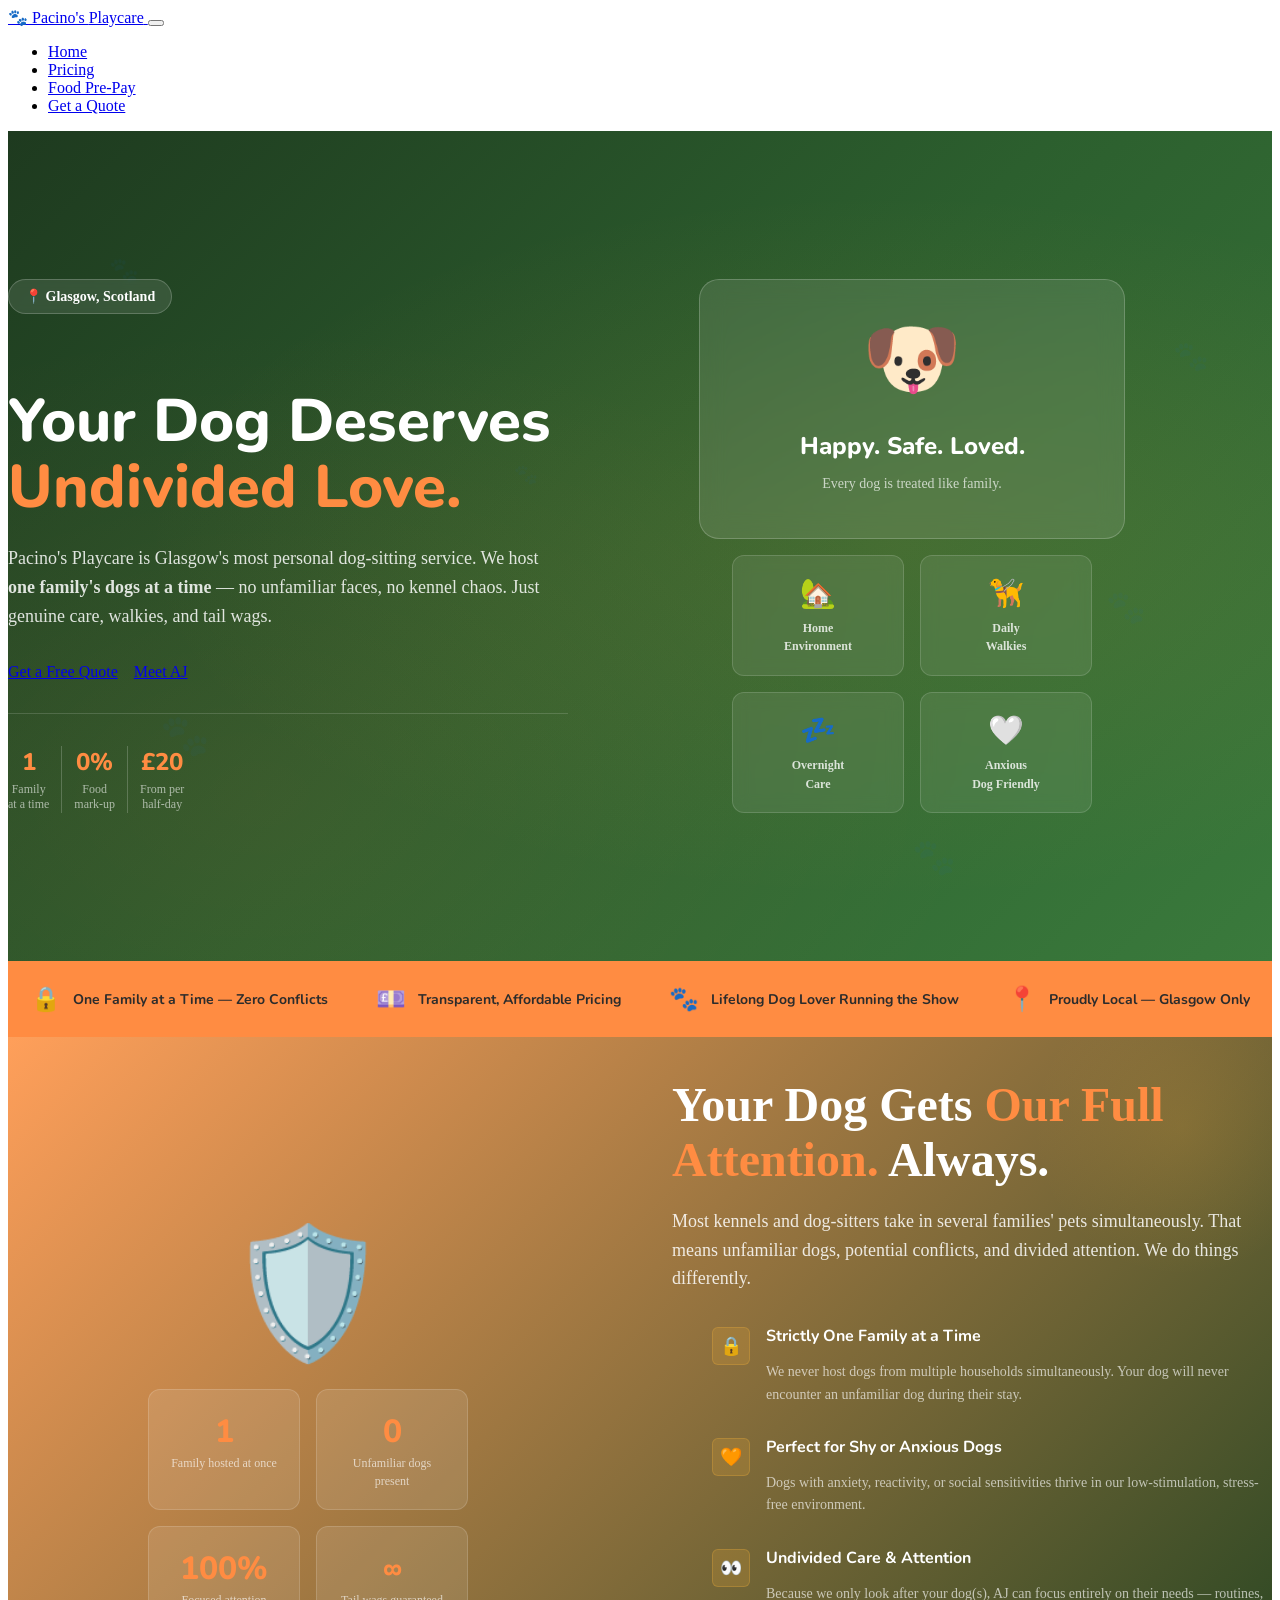
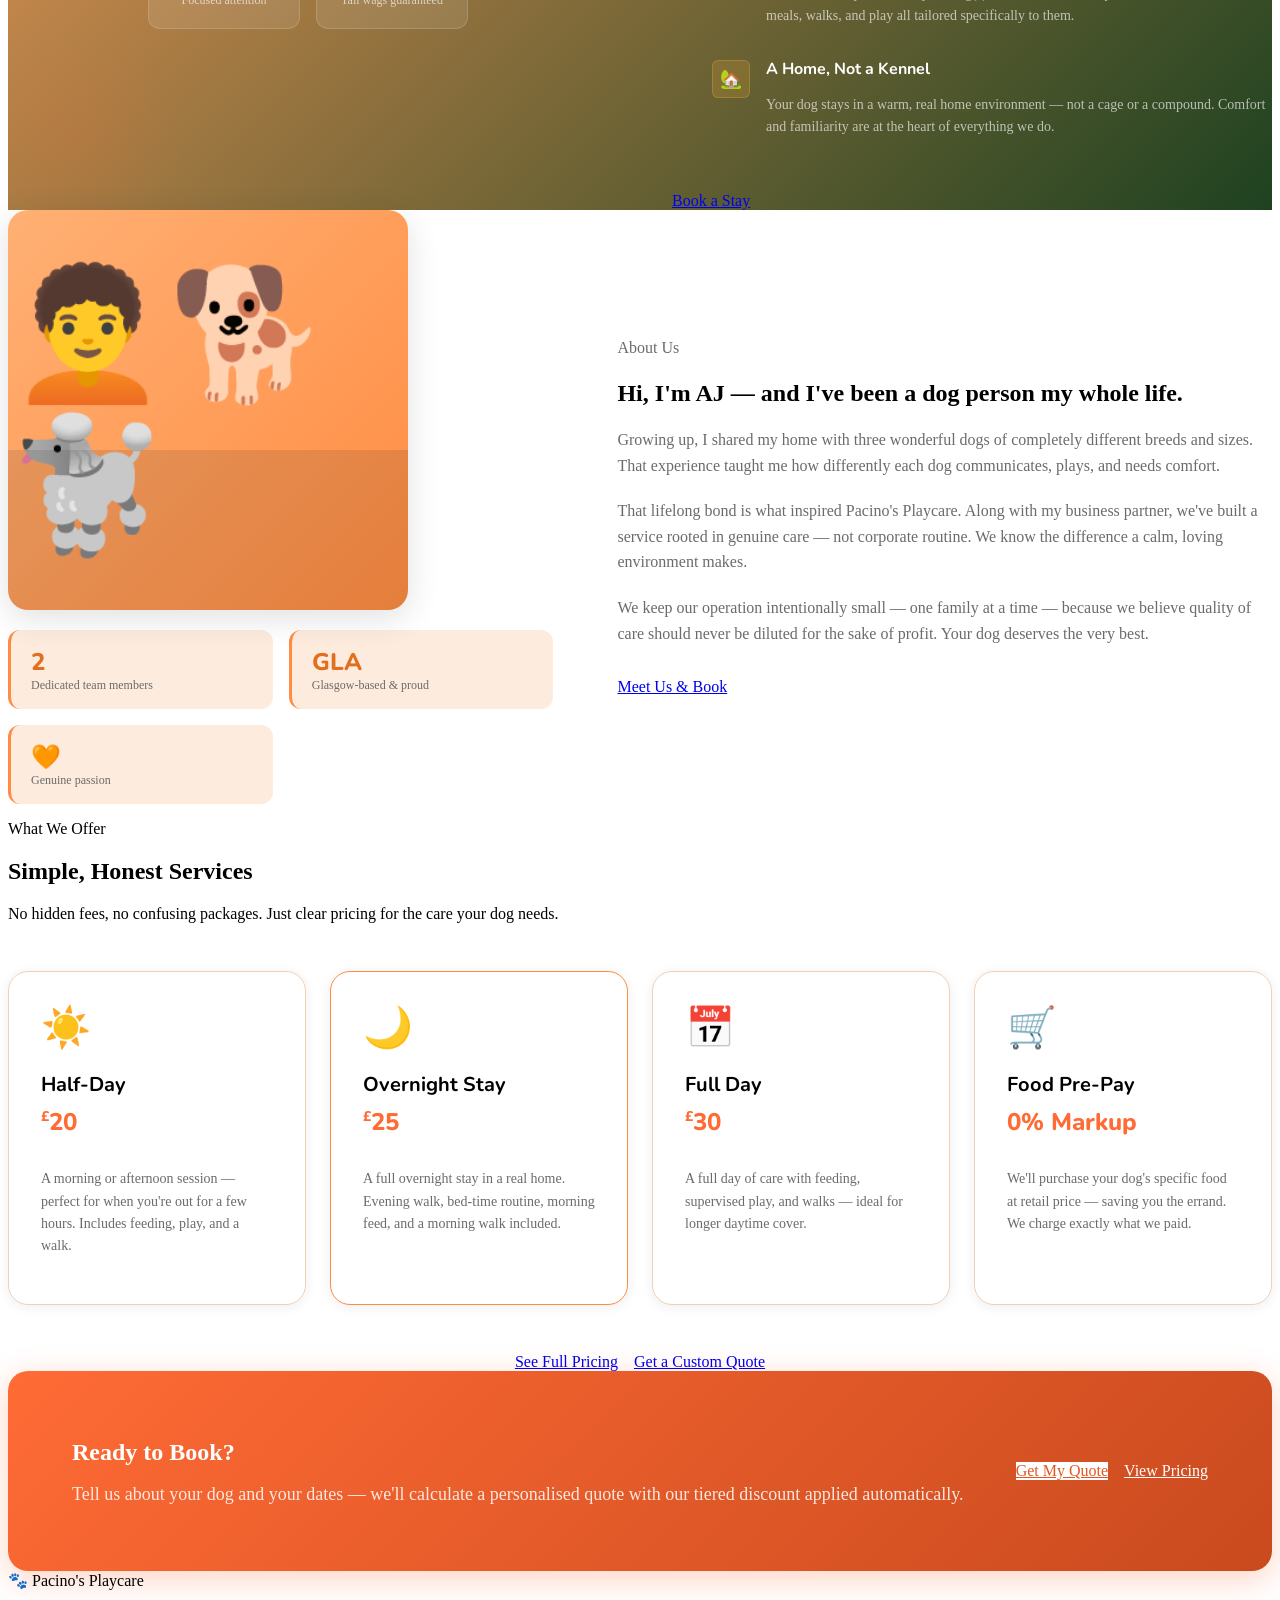
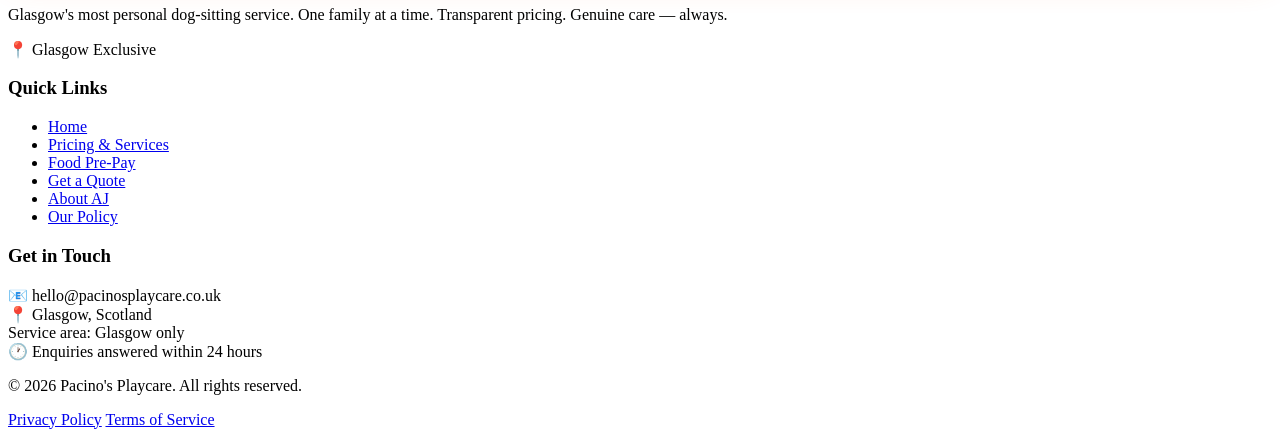
==== commit 5f60d0c6: "Remove testimonials and 'breeds AJ grew up with' labels; switch to orange theme; add £30 full-day an" ====
--- a/index.html
+++ b/index.html
@@ -113,10 +113,6 @@
               <div class="hero__trust-item">
                 <span class="hero__trust-number">1</span>
                 <span class="hero__trust-label">Family<br>at a time</span>
-              </div>
-              <div class="hero__trust-item">
-                <span class="hero__trust-number">3</span>
-                <span class="hero__trust-label">Breeds AJ<br>grew up with</span>
               </div>
               <div class="hero__trust-item">
                 <span class="hero__trust-number">0%</span>
@@ -283,10 +279,6 @@
 
             <div class="about-highlights">
               <div class="about-highlight">
-                <div class="about-highlight__value">3</div>
-                <div class="about-highlight__label">Dogs AJ grew up with</div>
-              </div>
-              <div class="about-highlight">
                 <div class="about-highlight__value">2</div>
                 <div class="about-highlight__label">Dedicated team members</div>
               </div>
@@ -295,7 +287,7 @@
                 <div class="about-highlight__label">Glasgow-based & proud</div>
               </div>
               <div class="about-highlight">
-                <div class="about-highlight__value">💚</div>
+                <div class="about-highlight__value">🧡</div>
                 <div class="about-highlight__label">Genuine passion</div>
               </div>
             </div>
@@ -313,22 +305,12 @@
             </p>
 
             <p>
-              That lifelong bond is what inspired Pacino's Playcare. Along with my business partner, we've built a service rooted in genuine care — not corporate routine. We know the difference between a nervous Greyhound and an energetic Border Collie, and we'll always adapt to your dog's personality, not the other way around.
+              That lifelong bond is what inspired Pacino's Playcare. Along with my business partner, we've built a service rooted in genuine care — not corporate routine. We know the difference a calm, loving environment makes.
             </p>
 
             <p>
-              We keep our operation intentionally small — one family at a time — because we believe quality of care should never be diluted for the sake of profit. Your dog deserves the very best, and that's exactly what we're here to provide.
-            </p>
-
-            <!-- Breed experience tags -->
-            <div class="about-breeds" aria-label="Breeds AJ has experience with">
-              <span class="about-breed-tag">🐕 Mixed Breeds</span>
-              <span class="about-breed-tag">🦮 Large Breeds</span>
-              <span class="about-breed-tag">🐩 Small Breeds</span>
-              <span class="about-breed-tag">😰 Anxious Dogs</span>
-              <span class="about-breed-tag">🎾 High-Energy Dogs</span>
-              <span class="about-breed-tag">🧓 Senior Dogs</span>
-            </div>
+              We keep our operation intentionally small — one family at a time — because we believe quality of care should never be diluted for the sake of profit. Your dog deserves the very best.
+            </p>
 
             <a href="contact.html" class="btn btn-gold">Meet Us & Book</a>
           </div>
@@ -361,7 +343,7 @@
           <div class="service-card" style="border-color: var(--color-primary);">
             <span class="service-card__icon" aria-hidden="true">🌙</span>
             <h3 class="service-card__title">Overnight Stay</h3>
-            <span class="service-card__price"><sup>£</sup>35</span>
+            <span class="service-card__price"><sup>£</sup>25</span>
             <p class="service-card__body">
               A full overnight stay in a real home. Evening walk, bed-time routine, morning feed, and a morning walk included.
             </p>
@@ -369,10 +351,10 @@
 
           <div class="service-card">
             <span class="service-card__icon" aria-hidden="true">📅</span>
-            <h3 class="service-card__title">Extended Stays</h3>
-            <span class="service-card__price">Discounted</span>
+            <h3 class="service-card__title">Full Day</h3>
+            <span class="service-card__price"><sup>£</sup>30</span>
             <p class="service-card__body">
-              Combining half-days, full days, and overnights unlocks our sliding-scale discount. Longer stays, better value.
+              A full day of care with feeding, supervised play, and walks — ideal for longer daytime cover.
             </p>
           </div>
 
@@ -389,72 +371,6 @@
         <div style="margin-top: 3rem; display: flex; gap: 1rem; justify-content: center; flex-wrap: wrap;">
           <a href="pricing.html" class="btn btn-outline">See Full Pricing</a>
           <a href="contact.html" class="btn btn-primary">Get a Custom Quote</a>
-        </div>
-      </div>
-    </section>
-
-    <!-- ======================================================
-         TESTIMONIALS
-    ====================================================== -->
-    <section class="section" id="testimonials" aria-labelledby="testimonials-title">
-      <div class="container text-center">
-        <p class="eyebrow">What Dog Owners Say</p>
-        <h2 class="section-title" id="testimonials-title">Happy Pups, Happy Owners</h2>
-        <p class="section-subtitle" style="margin-inline: auto; margin-bottom: 0;">
-          Don't just take our word for it — hear from the Glasgow dog owners who've trusted us with their precious pups.
-        </p>
-
-        <div class="testimonials-grid">
-          <article class="testimonial-card">
-            <span class="testimonial-card__quote-mark" aria-hidden="true">"</span>
-            <blockquote>
-              <p class="testimonial-card__text">
-                Knowing Bella was the only dog there completely put my mind at ease. She's usually anxious around other dogs, but AJ sent us updates and she was absolutely settled. We'll never use a kennel again.
-              </p>
-            </blockquote>
-            <div class="testimonial-card__author">
-              <div class="testimonial-card__avatar" aria-hidden="true">👩</div>
-              <div>
-                <div class="testimonial-card__name">Sarah M.</div>
-                <div class="testimonial-card__dog">🐕 Bella, 4-year-old Greyhound</div>
-                <div class="testimonial-card__stars" aria-label="5 stars">★★★★★</div>
-              </div>
-            </div>
-          </article>
-
-          <article class="testimonial-card">
-            <span class="testimonial-card__quote-mark" aria-hidden="true">"</span>
-            <blockquote>
-              <p class="testimonial-card__text">
-                The pricing is incredibly fair, especially for an overnight stay. AJ clearly has a natural connection with dogs — Hamish absolutely loves going there now. The food pre-pay service saved me so much hassle.
-              </p>
-            </blockquote>
-            <div class="testimonial-card__author">
-              <div class="testimonial-card__avatar" aria-hidden="true">👨</div>
-              <div>
-                <div class="testimonial-card__name">Callum T.</div>
-                <div class="testimonial-card__dog">🐩 Hamish, 2-year-old Cockapoo</div>
-                <div class="testimonial-card__stars" aria-label="5 stars">★★★★★</div>
-              </div>
-            </div>
-          </article>
-
-          <article class="testimonial-card">
-            <span class="testimonial-card__quote-mark" aria-hidden="true">"</span>
-            <blockquote>
-              <p class="testimonial-card__text">
-                We were sceptical about leaving Rex for a full week, but the sliding discount made a long stay genuinely affordable. He came home relaxed and happy — not stressed like he used to be after kennels.
-              </p>
-            </blockquote>
-            <div class="testimonial-card__author">
-              <div class="testimonial-card__avatar" aria-hidden="true">👩</div>
-              <div>
-                <div class="testimonial-card__name">Fiona &amp; Dave R.</div>
-                <div class="testimonial-card__dog">🦮 Rex, 6-year-old Labrador</div>
-                <div class="testimonial-card__stars" aria-label="5 stars">★★★★★</div>
-              </div>
-            </div>
-          </article>
         </div>
       </div>
     </section>
--- a/css/styles.css
+++ b/css/styles.css
@@ -2,44 +2,39 @@
    Pacino's Playcare — Global Stylesheet
    ============================================================ */
 
-/* ----------------------------------------------------------
-   1. CSS Custom Properties (Design Tokens)
-   ---------------------------------------------------------- */
 :root {
-  /* Colours */
-  --color-primary:       #E8A838;   /* warm amber/gold */
-  --color-primary-dark:  #C8881A;
-  --color-primary-light: #F5C96A;
-  --color-secondary:     #2C5F2E;   /* forest green */
-  --color-secondary-dark:#1E4220;
-  --color-accent:        #FF6B35;   /* coral — CTAs */
+  --color-primary:       #FF8C42;
+  --color-primary-dark:  #E06F1F;
+  --color-primary-light: #FFB074;
+  --color-secondary:     #FF9F5A;
+  --color-secondary-dark:#D86A1B;
+  --color-accent:        #FF6B35;
   --color-accent-hover:  #E55520;
 
-  --color-bg:            #FDF8F0;   /* warm cream background */
+  --color-bg:            #FFF6EE;
   --color-surface:       #FFFFFF;
-  --color-surface-alt:   #F4EFE4;
+  --color-surface-alt:   #FDEBDD;
 
   --color-text:          #2C2C2C;
   --color-text-muted:    #6B6B6B;
   --color-text-light:    #FFFFFF;
 
-  --color-border:        #E0D5C1;
+  --color-border:        #F1D1B5;
   --color-shadow:        rgba(44, 44, 44, 0.10);
 
-  /* Typography */
   --font-heading: 'Nunito', sans-serif;
   --font-body:    'Inter', sans-serif;
 
-  --size-xs:   0.75rem;   /*  12px */
-  --size-sm:   0.875rem;  /*  14px */
-  --size-base: 1rem;      /*  16px */
-  --size-md:   1.125rem;  /*  18px */
-  --size-lg:   1.25rem;   /*  20px */
-  --size-xl:   1.5rem;    /*  24px */
-  --size-2xl:  2rem;      /*  32px */
-  --size-3xl:  2.5rem;    /*  40px */
-  --size-4xl:  3rem;      /*  48px */
-  --size-5xl:  3.75rem;   /*  60px */
+  --size-xs:   0.75rem;
+  --size-sm:   0.875rem;
+  --size-base: 1rem;
+  --size-md:   1.125rem;
+  --size-lg:   1.25rem;
+  --size-xl:   1.5rem;
+  --size-2xl:  2rem;
+  --size-3xl:  2.5rem;
+  --size-4xl:  3rem;
+  --size-5xl:  3.75rem;
 
   --weight-regular: 400;
   --weight-medium:  500;
@@ -51,7 +46,6 @@
   --leading-snug:   1.35;
   --leading-normal: 1.6;
 
-  /* Spacing */
   --space-1:  0.25rem;
   --space-2:  0.5rem;
   --space-3:  0.75rem;
@@ -65,7 +59,6 @@
   --space-20: 5rem;
   --space-24: 6rem;
 
-  /* Layout */
   --max-width:     1160px;
   --nav-height:    70px;
   --radius-sm:     6px;
@@ -73,626 +66,12 @@
   --radius-lg:     20px;
   --radius-full:   9999px;
 
-  /* Transitions */
   --transition-fast:   150ms ease;
   --transition-normal: 250ms ease;
   --transition-slow:   400ms ease;
 
-  /* Shadows */
   --shadow-sm:  0 1px 3px var(--color-shadow);
   --shadow-md:  0 4px 16px var(--color-shadow);
   --shadow-lg:  0 8px 32px rgba(44,44,44,0.14);
   --shadow-card:0 2px 12px rgba(44,44,44,0.08);
 }
-
-/* ----------------------------------------------------------
-   2. Reset & Base
-   ---------------------------------------------------------- */
-*, *::before, *::after {
-  box-sizing: border-box;
-  margin: 0;
-  padding: 0;
-}
-
-html {
-  scroll-behavior: smooth;
-  font-size: 16px;
-}
-
-body {
-  font-family: var(--font-body);
-  font-size: var(--size-base);
-  font-weight: var(--weight-regular);
-  line-height: var(--leading-normal);
-  color: var(--color-text);
-  background-color: var(--color-bg);
-  -webkit-font-smoothing: antialiased;
-  -moz-osx-font-smoothing: grayscale;
-}
-
-img {
-  max-width: 100%;
-  height: auto;
-  display: block;
-}
-
-a {
-  color: inherit;
-  text-decoration: none;
-}
-
-ul, ol {
-  list-style: none;
-}
-
-button, input, textarea, select {
-  font: inherit;
-}
-
-h1, h2, h3, h4, h5, h6 {
-  font-family: var(--font-heading);
-  font-weight: var(--weight-bold);
-  line-height: var(--leading-tight);
-  color: var(--color-text);
-}
-
-/* ----------------------------------------------------------
-   3. Utility Classes
-   ---------------------------------------------------------- */
-.container {
-  width: 100%;
-  max-width: var(--max-width);
-  margin-inline: auto;
-  padding-inline: var(--space-6);
-}
-
-.section {
-  padding-block: var(--space-20);
-}
-
-.section--alt {
-  background-color: var(--color-surface-alt);
-}
-
-.section--dark {
-  background-color: var(--color-secondary);
-  color: var(--color-text-light);
-}
-
-.section--primary {
-  background-color: var(--color-primary);
-}
-
-.text-center { text-align: center; }
-.text-left   { text-align: left; }
-
-.sr-only {
-  position: absolute;
-  width: 1px;
-  height: 1px;
-  padding: 0;
-  margin: -1px;
-  overflow: hidden;
-  clip: rect(0,0,0,0);
-  white-space: nowrap;
-  border: 0;
-}
-
-/* ----------------------------------------------------------
-   4. Typography Helpers
-   ---------------------------------------------------------- */
-.eyebrow {
-  display: inline-block;
-  font-family: var(--font-heading);
-  font-size: var(--size-sm);
-  font-weight: var(--weight-extrabold);
-  letter-spacing: 0.12em;
-  text-transform: uppercase;
-  color: var(--color-primary);
-  margin-bottom: var(--space-3);
-}
-
-.section--dark .eyebrow,
-.section--primary .eyebrow {
-  color: var(--color-primary-light);
-}
-
-.section-title {
-  font-size: clamp(var(--size-2xl), 4vw, var(--size-4xl));
-  font-weight: var(--weight-extrabold);
-  margin-bottom: var(--space-5);
-}
-
-.section-subtitle {
-  font-size: var(--size-md);
-  color: var(--color-text-muted);
-  max-width: 600px;
-  line-height: var(--leading-normal);
-}
-
-.section--dark .section-subtitle {
-  color: rgba(255,255,255,0.75);
-}
-
-/* ----------------------------------------------------------
-   5. Buttons
-   ---------------------------------------------------------- */
-.btn {
-  display: inline-flex;
-  align-items: center;
-  gap: var(--space-2);
-  padding: var(--space-3) var(--space-8);
-  font-family: var(--font-heading);
-  font-size: var(--size-base);
-  font-weight: var(--weight-bold);
-  border-radius: var(--radius-full);
-  border: 2px solid transparent;
-  cursor: pointer;
-  transition: background-color var(--transition-normal),
-              color var(--transition-normal),
-              border-color var(--transition-normal),
-              transform var(--transition-fast),
-              box-shadow var(--transition-normal);
-  text-decoration: none;
-  white-space: nowrap;
-}
-
-.btn:hover  { transform: translateY(-2px); }
-.btn:active { transform: translateY(0); }
-
-.btn-primary {
-  background-color: var(--color-accent);
-  color: var(--color-text-light);
-  border-color: var(--color-accent);
-  box-shadow: 0 4px 14px rgba(255,107,53,0.35);
-}
-.btn-primary:hover {
-  background-color: var(--color-accent-hover);
-  border-color: var(--color-accent-hover);
-  box-shadow: 0 6px 20px rgba(255,107,53,0.45);
-}
-
-.btn-secondary {
-  background-color: transparent;
-  color: var(--color-text-light);
-  border-color: var(--color-text-light);
-}
-.btn-secondary:hover {
-  background-color: var(--color-text-light);
-  color: var(--color-secondary);
-}
-
-.btn-outline {
-  background-color: transparent;
-  color: var(--color-accent);
-  border-color: var(--color-accent);
-}
-.btn-outline:hover {
-  background-color: var(--color-accent);
-  color: var(--color-text-light);
-}
-
-.btn-gold {
-  background-color: var(--color-primary);
-  color: var(--color-text);
-  border-color: var(--color-primary);
-  box-shadow: 0 4px 14px rgba(232,168,56,0.35);
-}
-.btn-gold:hover {
-  background-color: var(--color-primary-dark);
-  border-color: var(--color-primary-dark);
-}
-
-.btn-lg {
-  padding: var(--space-4) var(--space-10);
-  font-size: var(--size-lg);
-}
-
-/* ----------------------------------------------------------
-   6. Navigation
-   ---------------------------------------------------------- */
-.site-nav {
-  position: sticky;
-  top: 0;
-  z-index: 900;
-  height: var(--nav-height);
-  background-color: var(--color-surface);
-  border-bottom: 1px solid var(--color-border);
-  box-shadow: var(--shadow-sm);
-  display: flex;
-  align-items: center;
-}
-
-.nav-inner {
-  display: flex;
-  align-items: center;
-  justify-content: space-between;
-  width: 100%;
-  max-width: var(--max-width);
-  margin-inline: auto;
-  padding-inline: var(--space-6);
-}
-
-/* Logo */
-.nav-logo {
-  display: flex;
-  align-items: center;
-  gap: var(--space-3);
-  text-decoration: none;
-  flex-shrink: 0;
-}
-
-.nav-logo__icon {
-  font-size: var(--size-2xl);
-  line-height: 1;
-}
-
-.nav-logo__text {
-  font-family: var(--font-heading);
-  font-weight: var(--weight-extrabold);
-  font-size: var(--size-lg);
-  color: var(--color-text);
-  line-height: 1;
-}
-
-.nav-logo__text span {
-  color: var(--color-primary-dark);
-}
-
-/* Links */
-.nav-links {
-  display: flex;
-  align-items: center;
-  gap: var(--space-2);
-}
-
-.nav-links__item {
-  position: relative;
-}
-
-.nav-links__link {
-  display: block;
-  padding: var(--space-2) var(--space-4);
-  font-family: var(--font-heading);
-  font-size: var(--size-sm);
-  font-weight: var(--weight-semibold);
-  color: var(--color-text-muted);
-  text-decoration: none;
-  border-radius: var(--radius-sm);
-  transition: color var(--transition-fast), background-color var(--transition-fast);
-  letter-spacing: 0.01em;
-}
-
-.nav-links__link:hover,
-.nav-links__link.active {
-  color: var(--color-text);
-  background-color: var(--color-surface-alt);
-}
-
-.nav-links__link.active::after {
-  content: '';
-  position: absolute;
-  bottom: -2px;
-  left: var(--space-4);
-  right: var(--space-4);
-  height: 2px;
-  background-color: var(--color-primary);
-  border-radius: var(--radius-full);
-}
-
-.nav-cta {
-  margin-left: var(--space-4);
-  padding: var(--space-2) var(--space-5);
-  font-size: var(--size-sm);
-}
-
-/* Hamburger (mobile) */
-.nav-toggle {
-  display: none;
-  flex-direction: column;
-  justify-content: space-between;
-  width: 26px;
-  height: 20px;
-  background: none;
-  border: none;
-  cursor: pointer;
-  padding: 0;
-}
-
-.nav-toggle__bar {
-  display: block;
-  width: 100%;
-  height: 2px;
-  background-color: var(--color-text);
-  border-radius: var(--radius-full);
-  transition: transform var(--transition-normal), opacity var(--transition-normal);
-}
-
-/* Animated hamburger → X */
-.nav-toggle[aria-expanded="true"] .nav-toggle__bar:nth-child(1) {
-  transform: translateY(9px) rotate(45deg);
-}
-.nav-toggle[aria-expanded="true"] .nav-toggle__bar:nth-child(2) {
-  opacity: 0;
-}
-.nav-toggle[aria-expanded="true"] .nav-toggle__bar:nth-child(3) {
-  transform: translateY(-9px) rotate(-45deg);
-}
-
-/* ----------------------------------------------------------
-   7. Footer
-   ---------------------------------------------------------- */
-.site-footer {
-  background-color: var(--color-text);
-  color: rgba(255,255,255,0.75);
-  padding-block: var(--space-16) var(--space-8);
-}
-
-.footer-grid {
-  display: grid;
-  grid-template-columns: 1.8fr 1fr 1fr;
-  gap: var(--space-12);
-  margin-bottom: var(--space-12);
-}
-
-.footer-brand__logo {
-  display: flex;
-  align-items: center;
-  gap: var(--space-3);
-  margin-bottom: var(--space-4);
-}
-
-.footer-brand__logo-icon {
-  font-size: var(--size-2xl);
-}
-
-.footer-brand__logo-text {
-  font-family: var(--font-heading);
-  font-weight: var(--weight-extrabold);
-  font-size: var(--size-lg);
-  color: var(--color-text-light);
-}
-
-.footer-brand__tagline {
-  font-size: var(--size-sm);
-  line-height: var(--leading-normal);
-  margin-bottom: var(--space-5);
-}
-
-.footer-brand__badge {
-  display: inline-flex;
-  align-items: center;
-  gap: var(--space-2);
-  padding: var(--space-2) var(--space-4);
-  background-color: rgba(232,168,56,0.15);
-  border: 1px solid rgba(232,168,56,0.3);
-  border-radius: var(--radius-full);
-  font-size: var(--size-xs);
-  font-weight: var(--weight-semibold);
-  color: var(--color-primary-light);
-}
-
-.footer-col__heading {
-  font-family: var(--font-heading);
-  font-weight: var(--weight-bold);
-  font-size: var(--size-base);
-  color: var(--color-text-light);
-  margin-bottom: var(--space-5);
-}
-
-.footer-col__list {
-  display: flex;
-  flex-direction: column;
-  gap: var(--space-3);
-}
-
-.footer-col__list a {
-  font-size: var(--size-sm);
-  color: rgba(255,255,255,0.6);
-  transition: color var(--transition-fast);
-}
-
-.footer-col__list a:hover {
-  color: var(--color-primary-light);
-}
-
-.footer-contact-item {
-  display: flex;
-  align-items: flex-start;
-  gap: var(--space-3);
-  font-size: var(--size-sm);
-  color: rgba(255,255,255,0.6);
-  margin-bottom: var(--space-3);
-}
-
-.footer-contact-item__icon {
-  font-size: var(--size-md);
-  flex-shrink: 0;
-  margin-top: 1px;
-}
-
-.footer-bottom {
-  border-top: 1px solid rgba(255,255,255,0.1);
-  padding-top: var(--space-8);
-  display: flex;
-  align-items: center;
-  justify-content: space-between;
-  flex-wrap: wrap;
-  gap: var(--space-4);
-}
-
-.footer-bottom__copy {
-  font-size: var(--size-xs);
-  color: rgba(255,255,255,0.45);
-}
-
-.footer-bottom__links {
-  display: flex;
-  gap: var(--space-6);
-}
-
-.footer-bottom__links a {
-  font-size: var(--size-xs);
-  color: rgba(255,255,255,0.45);
-  transition: color var(--transition-fast);
-}
-
-.footer-bottom__links a:hover {
-  color: var(--color-primary-light);
-}
-
-/* ----------------------------------------------------------
-   8. Cards
-   ---------------------------------------------------------- */
-.card {
-  background-color: var(--color-surface);
-  border-radius: var(--radius-lg);
-  padding: var(--space-8);
-  box-shadow: var(--shadow-card);
-  transition: box-shadow var(--transition-normal), transform var(--transition-normal);
-}
-
-.card:hover {
-  box-shadow: var(--shadow-md);
-  transform: translateY(-4px);
-}
-
-.card__icon {
-  font-size: 2.5rem;
-  margin-bottom: var(--space-5);
-  display: block;
-}
-
-.card__title {
-  font-family: var(--font-heading);
-  font-weight: var(--weight-bold);
-  font-size: var(--size-lg);
-  margin-bottom: var(--space-3);
-}
-
-.card__body {
-  font-size: var(--size-sm);
-  color: var(--color-text-muted);
-  line-height: var(--leading-normal);
-}
-
-/* ----------------------------------------------------------
-   9. Badges / Pills
-   ---------------------------------------------------------- */
-.badge {
-  display: inline-flex;
-  align-items: center;
-  gap: var(--space-1);
-  padding: var(--space-1) var(--space-3);
-  border-radius: var(--radius-full);
-  font-size: var(--size-xs);
-  font-weight: var(--weight-bold);
-  letter-spacing: 0.05em;
-  text-transform: uppercase;
-}
-
-.badge-green {
-  background-color: rgba(44,95,46,0.12);
-  color: var(--color-secondary);
-}
-
-.badge-gold {
-  background-color: rgba(232,168,56,0.15);
-  color: var(--color-primary-dark);
-}
-
-.badge-coral {
-  background-color: rgba(255,107,53,0.12);
-  color: var(--color-accent-hover);
-}
-
-/* ----------------------------------------------------------
-   10. Responsive — Mobile Breakpoints
-   ---------------------------------------------------------- */
-@media (max-width: 900px) {
-  .footer-grid {
-    grid-template-columns: 1fr 1fr;
-  }
-  .footer-grid > :first-child {
-    grid-column: span 2;
-  }
-}
-
-@media (max-width: 768px) {
-  :root {
-    --nav-height: 64px;
-  }
-
-  /* Mobile nav */
-  .nav-toggle {
-    display: flex;
-  }
-
-  .nav-links {
-    position: absolute;
-    top: var(--nav-height);
-    left: 0;
-    right: 0;
-    flex-direction: column;
-    align-items: stretch;
-    gap: 0;
-    background-color: var(--color-surface);
-    border-bottom: 1px solid var(--color-border);
-    box-shadow: var(--shadow-md);
-    padding: var(--space-4) var(--space-6);
-    transform: translateY(-20px);
-    opacity: 0;
-    pointer-events: none;
-    transition: opacity var(--transition-normal), transform var(--transition-normal);
-  }
-
-  .nav-links.open {
-    transform: translateY(0);
-    opacity: 1;
-    pointer-events: all;
-  }
-
-  .nav-links__link {
-    padding: var(--space-4);
-    font-size: var(--size-base);
-    border-bottom: 1px solid var(--color-border);
-  }
-
-  .nav-links__link.active::after {
-    display: none;
-  }
-
-  .nav-cta {
-    margin-left: 0;
-    margin-top: var(--space-3);
-    text-align: center;
-    justify-content: center;
-  }
-
-  .section {
-    padding-block: var(--space-16);
-  }
-
-  .footer-grid {
-    grid-template-columns: 1fr;
-  }
-
-  .footer-grid > :first-child {
-    grid-column: span 1;
-  }
-
-  .footer-bottom {
-    flex-direction: column;
-    text-align: center;
-  }
-}
-
-@media (max-width: 480px) {
-  .container {
-    padding-inline: var(--space-4);
-  }
-
-  .section {
-    padding-block: var(--space-12);
-  }
-}
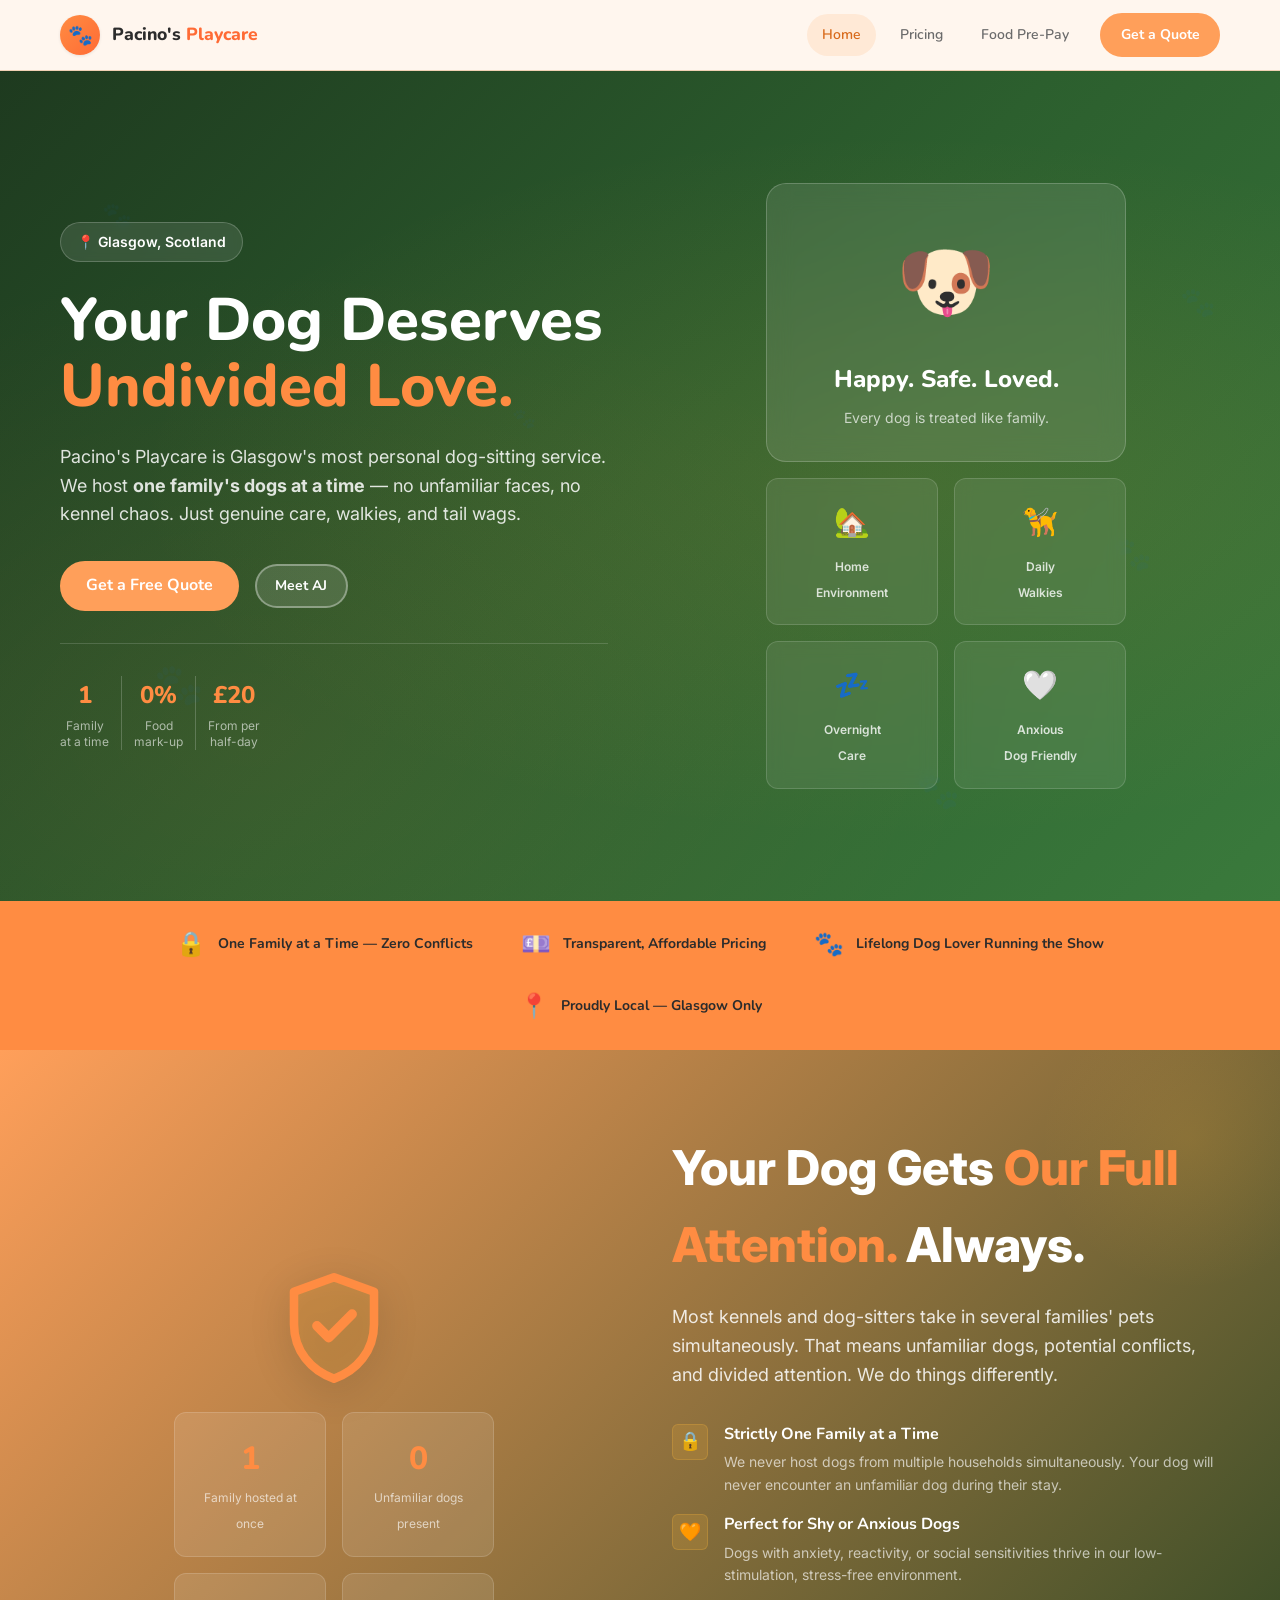
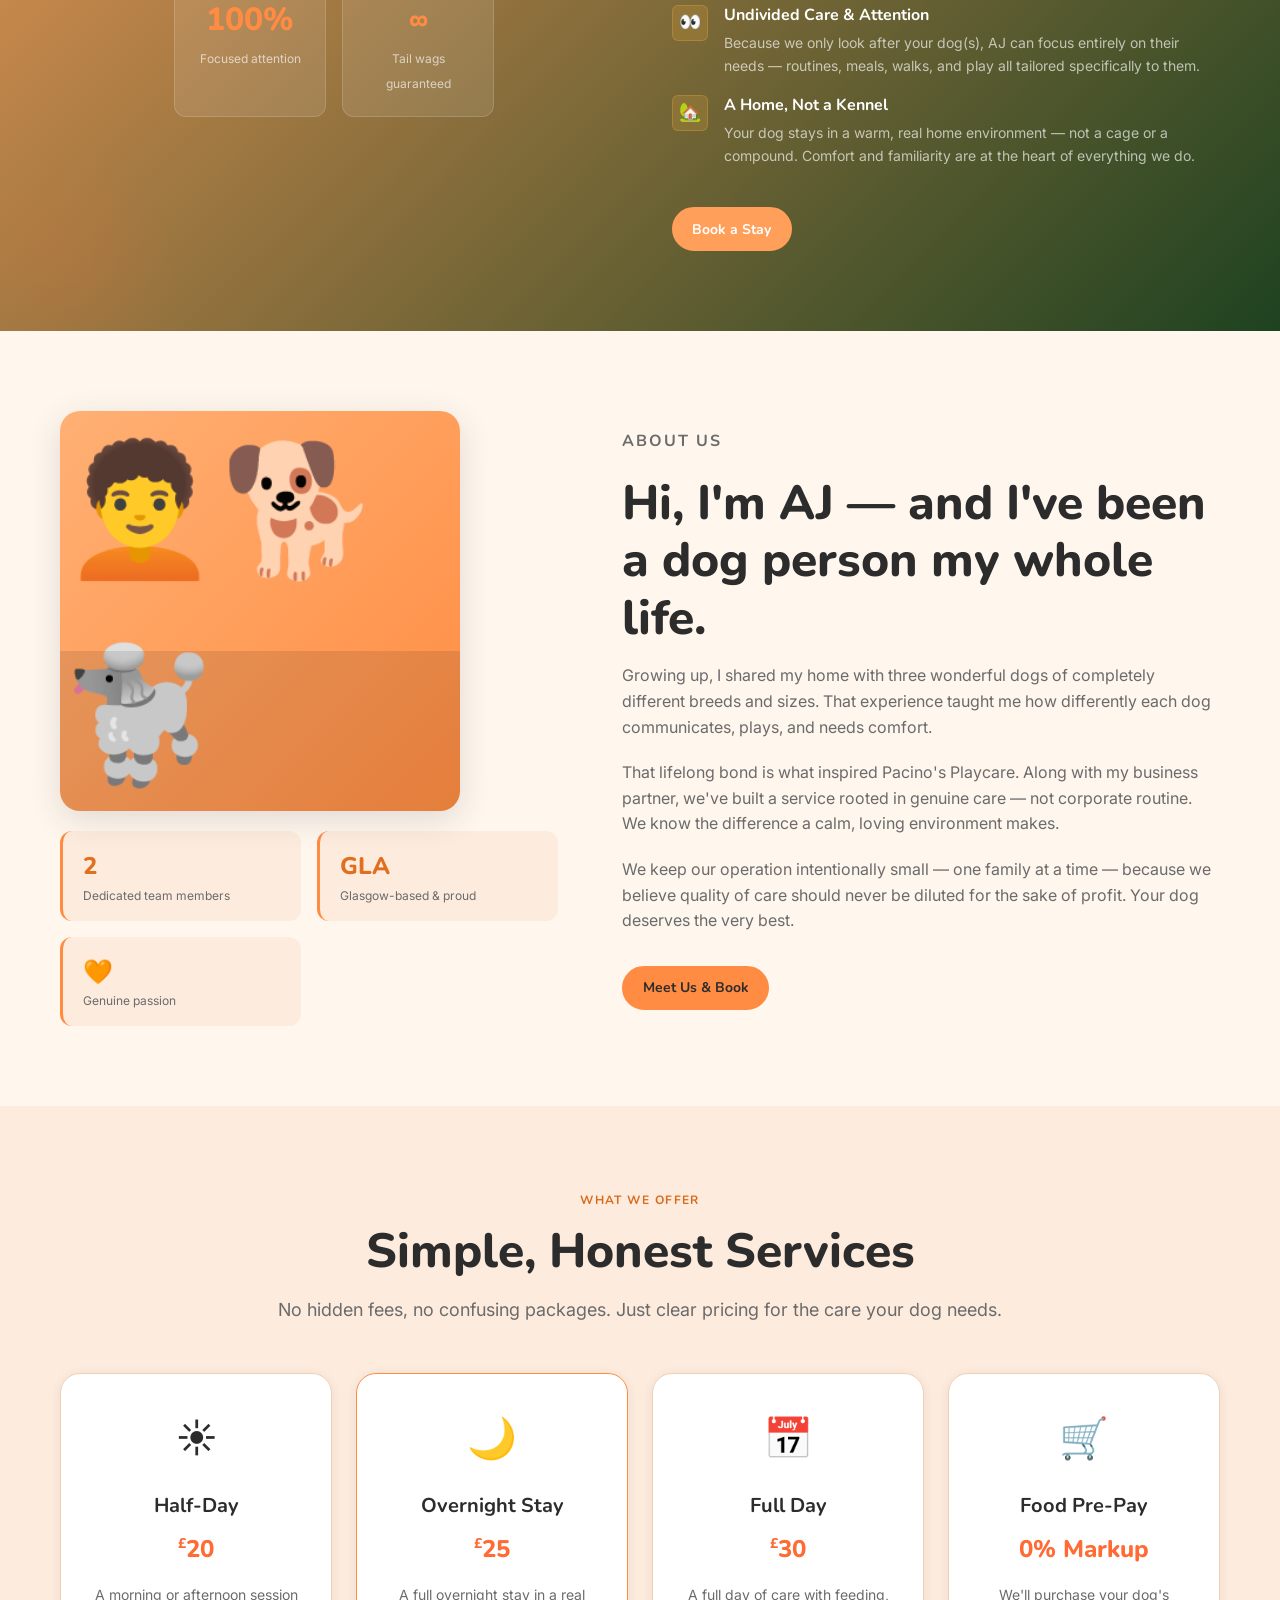
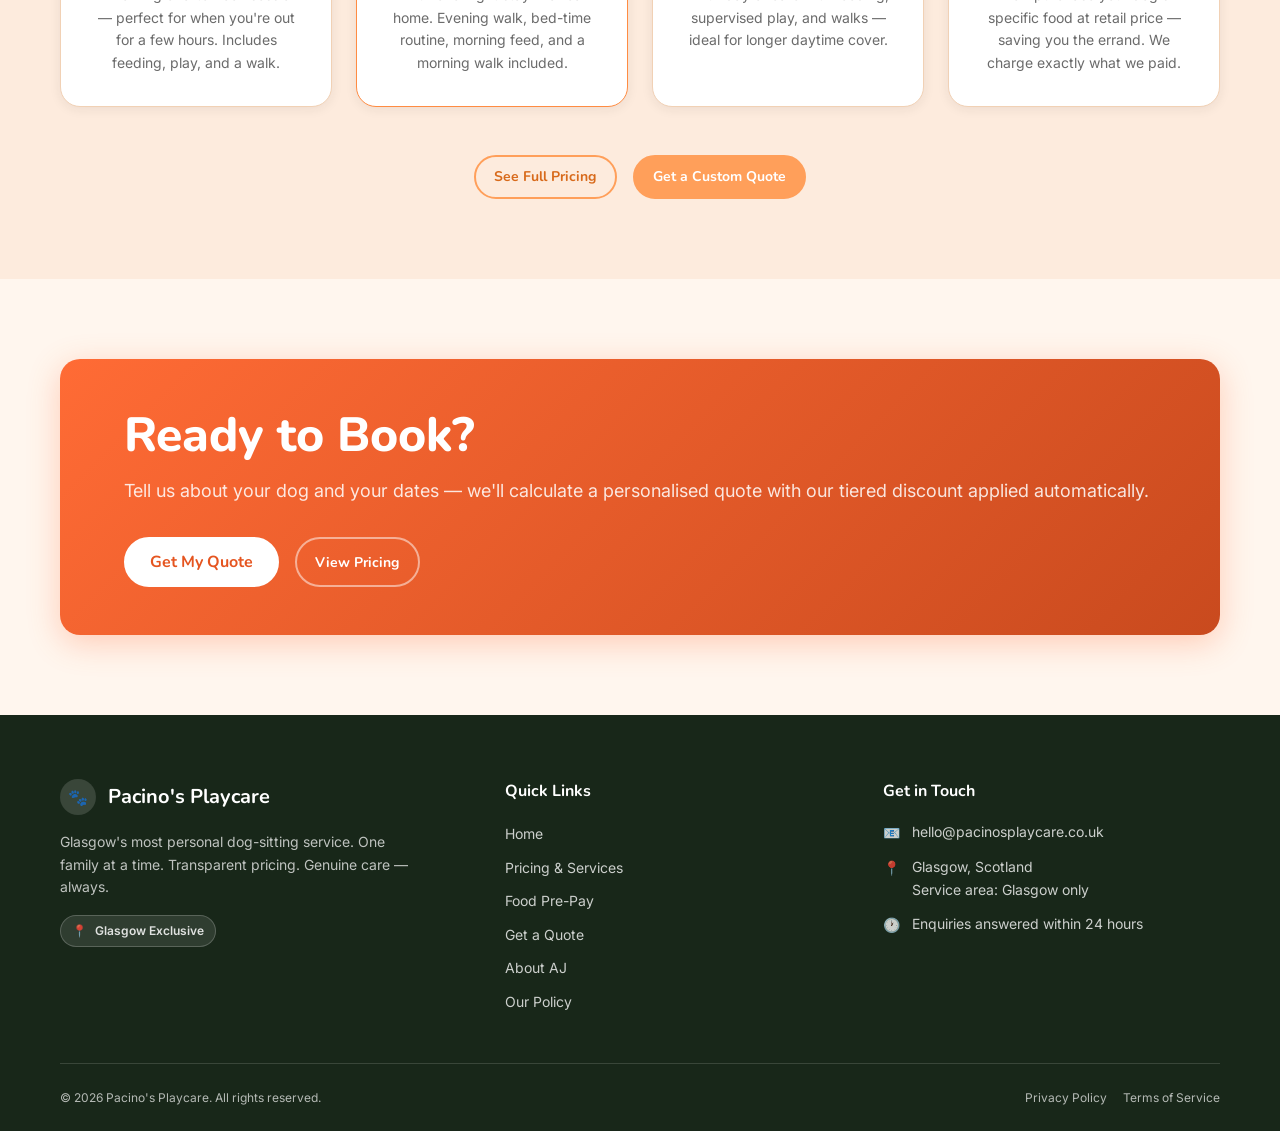
==== commit 1b539113: "improved pages" ====
--- a/index.html
+++ b/index.html
@@ -192,7 +192,12 @@
 
           <!-- Visual / Stats -->
           <div class="peace-visual">
-            <span class="peace-icon-big" aria-hidden="true">🛡️</span>
+            <span class="peace-icon-big" aria-hidden="true">
+              <svg class="peace-shield-icon" viewBox="0 0 24 24" aria-hidden="true" focusable="false">
+                <path d="M12 2.5L4.5 5.2v6.1c0 5 3.2 8.7 7.5 10.2 4.3-1.5 7.5-5.2 7.5-10.2V5.2L12 2.5z" />
+                <path d="m8.8 11.6 2.2 2.2 4.4-4.4" />
+              </svg>
+            </span>
             <div class="peace-stats">
               <div class="peace-stat">
                 <span class="peace-stat__number">1</span>
--- a/css/styles.css
+++ b/css/styles.css
@@ -3,24 +3,24 @@
    ============================================================ */
 
 :root {
-  --color-primary:       #FF8C42;
-  --color-primary-dark:  #E06F1F;
-  --color-primary-light: #FFB074;
-  --color-secondary:     #FF9F5A;
-  --color-secondary-dark:#D86A1B;
-  --color-accent:        #FF6B35;
-  --color-accent-hover:  #E55520;
-
-  --color-bg:            #FFF6EE;
-  --color-surface:       #FFFFFF;
-  --color-surface-alt:   #FDEBDD;
-
-  --color-text:          #2C2C2C;
-  --color-text-muted:    #6B6B6B;
-  --color-text-light:    #FFFFFF;
-
-  --color-border:        #F1D1B5;
-  --color-shadow:        rgba(44, 44, 44, 0.10);
+  --color-primary:        #FF8C42;
+  --color-primary-dark:   #E06F1F;
+  --color-primary-light:  #FFB074;
+  --color-secondary:      #FF9F5A;
+  --color-secondary-dark: #D86A1B;
+  --color-accent:         #FF6B35;
+  --color-accent-hover:   #E55520;
+
+  --color-bg:             #FFF6EE;
+  --color-surface:        #FFFFFF;
+  --color-surface-alt:    #FDEBDD;
+
+  --color-text:           #2C2C2C;
+  --color-text-muted:     #6B6B6B;
+  --color-text-light:     #FFFFFF;
+
+  --color-border:         #F1D1B5;
+  --color-shadow:         rgba(44, 44, 44, 0.10);
 
   --font-heading: 'Nunito', sans-serif;
   --font-body:    'Inter', sans-serif;
@@ -36,11 +36,11 @@
   --size-4xl:  3rem;
   --size-5xl:  3.75rem;
 
-  --weight-regular: 400;
-  --weight-medium:  500;
-  --weight-semibold:600;
-  --weight-bold:    700;
-  --weight-extrabold:800;
+  --weight-regular:   400;
+  --weight-medium:    500;
+  --weight-semibold:  600;
+  --weight-bold:      700;
+  --weight-extrabold: 800;
 
   --leading-tight:  1.2;
   --leading-snug:   1.35;
@@ -52,6 +52,7 @@
   --space-4:  1rem;
   --space-5:  1.25rem;
   --space-6:  1.5rem;
+  --space-7:  1.75rem;
   --space-8:  2rem;
   --space-10: 2.5rem;
   --space-12: 3rem;
@@ -59,19 +60,607 @@
   --space-20: 5rem;
   --space-24: 6rem;
 
-  --max-width:     1160px;
-  --nav-height:    70px;
-  --radius-sm:     6px;
-  --radius-md:     12px;
-  --radius-lg:     20px;
-  --radius-full:   9999px;
+  --max-width:   1160px;
+  --nav-height:  70px;
+  --radius-sm:   6px;
+  --radius-md:   12px;
+  --radius-lg:   20px;
+  --radius-full: 9999px;
 
   --transition-fast:   150ms ease;
   --transition-normal: 250ms ease;
   --transition-slow:   400ms ease;
 
-  --shadow-sm:  0 1px 3px var(--color-shadow);
-  --shadow-md:  0 4px 16px var(--color-shadow);
-  --shadow-lg:  0 8px 32px rgba(44,44,44,0.14);
-  --shadow-card:0 2px 12px rgba(44,44,44,0.08);
-}
+  --shadow-sm:   0 1px 3px var(--color-shadow);
+  --shadow-md:   0 4px 16px var(--color-shadow);
+  --shadow-lg:   0 8px 32px rgba(44, 44, 44, 0.14);
+  --shadow-card: 0 2px 12px rgba(44, 44, 44, 0.08);
+}
+
+* {
+  box-sizing: border-box;
+}
+
+*::before,
+*::after {
+  box-sizing: inherit;
+}
+
+html {
+  scroll-behavior: smooth;
+}
+
+body {
+  margin: 0;
+  font-family: var(--font-body);
+  font-size: var(--size-base);
+  line-height: var(--leading-normal);
+  color: var(--color-text);
+  background-color: var(--color-bg);
+  text-rendering: optimizeLegibility;
+}
+
+h1,
+h2,
+h3,
+h4,
+h5,
+h6,
+p {
+  margin: 0;
+}
+
+a {
+  color: inherit;
+  text-decoration: none;
+}
+
+img,
+svg {
+  display: block;
+  max-width: 100%;
+}
+
+ul,
+ol {
+  margin: 0;
+  padding: 0;
+}
+
+ul[role='list'],
+ol[role='list'] {
+  list-style: none;
+}
+
+main {
+  overflow-x: clip;
+}
+
+.container {
+  width: min(var(--max-width), calc(100% - 2rem));
+  margin-inline: auto;
+}
+
+.section {
+  padding-block: var(--space-20);
+}
+
+.section--alt {
+  background-color: var(--color-surface-alt);
+}
+
+.section--dark {
+  background: linear-gradient(135deg, #1E4220 0%, #112D12 100%);
+  color: var(--color-text-light);
+}
+
+.text-center {
+  text-align: center;
+}
+
+.sr-only {
+  position: absolute;
+  width: 1px;
+  height: 1px;
+  padding: 0;
+  margin: -1px;
+  overflow: hidden;
+  clip: rect(0, 0, 0, 0);
+  white-space: nowrap;
+  border: 0;
+}
+
+.eyebrow {
+  display: inline-flex;
+  align-items: center;
+  font-family: var(--font-heading);
+  font-size: var(--size-xs);
+  font-weight: var(--weight-bold);
+  letter-spacing: 0.12em;
+  text-transform: uppercase;
+  color: var(--color-secondary-dark);
+  margin-bottom: var(--space-3);
+}
+
+.section-title {
+  font-family: var(--font-heading);
+  font-size: clamp(var(--size-2xl), 4vw, var(--size-4xl));
+  font-weight: var(--weight-extrabold);
+  line-height: var(--leading-tight);
+  margin-bottom: var(--space-4);
+}
+
+.section-subtitle {
+  max-width: 780px;
+  font-size: var(--size-md);
+  color: var(--color-text-muted);
+  line-height: var(--leading-normal);
+  margin-bottom: var(--space-10);
+}
+
+/* ----------------------------------------------------------
+   Shared Hero Block (used on non-home pages)
+   ---------------------------------------------------------- */
+.page-hero {
+  background: linear-gradient(135deg, #1E3A1F 0%, #2C5F2E 100%);
+  color: var(--color-text-light);
+  padding: var(--space-20) 0;
+  text-align: center;
+  position: relative;
+  overflow: hidden;
+}
+
+.page-hero::before {
+  content: '';
+  position: absolute;
+  inset: 0;
+  background: radial-gradient(ellipse at 50% 50%, rgba(232, 168, 56, 0.1) 0%, transparent 70%);
+  pointer-events: none;
+}
+
+.page-hero__content {
+  position: relative;
+  z-index: 1;
+}
+
+.page-hero__eyebrow {
+  display: inline-flex;
+  align-items: center;
+  gap: var(--space-2);
+  padding: var(--space-2) var(--space-4);
+  background: rgba(232, 168, 56, 0.2);
+  border: 1px solid rgba(232, 168, 56, 0.3);
+  border-radius: var(--radius-full);
+  font-size: var(--size-sm);
+  font-weight: var(--weight-semibold);
+  color: var(--color-primary-light);
+  margin-bottom: var(--space-5);
+}
+
+.page-hero__title {
+  font-family: var(--font-heading);
+  font-size: clamp(var(--size-3xl), 5vw, var(--size-5xl));
+  font-weight: var(--weight-extrabold);
+  color: var(--color-text-light);
+  margin-bottom: var(--space-5);
+}
+
+.page-hero__sub {
+  font-size: var(--size-md);
+  color: rgba(255, 255, 255, 0.8);
+  max-width: 620px;
+  margin-inline: auto;
+  line-height: var(--leading-normal);
+}
+
+/* ----------------------------------------------------------
+   Navigation
+   ---------------------------------------------------------- */
+.site-nav {
+  position: sticky;
+  top: 0;
+  z-index: 100;
+  min-height: var(--nav-height);
+  background-color: rgba(255, 246, 238, 0.92);
+  backdrop-filter: blur(10px);
+  border-bottom: 1px solid var(--color-border);
+}
+
+.nav-inner {
+  width: min(var(--max-width), calc(100% - 2rem));
+  min-height: var(--nav-height);
+  margin-inline: auto;
+  display: flex;
+  align-items: center;
+  justify-content: space-between;
+  gap: var(--space-6);
+}
+
+.nav-logo {
+  display: inline-flex;
+  align-items: center;
+  gap: var(--space-3);
+  flex-shrink: 0;
+}
+
+.nav-logo__icon {
+  width: 40px;
+  height: 40px;
+  border-radius: 50%;
+  background: linear-gradient(135deg, var(--color-primary), var(--color-accent));
+  display: inline-flex;
+  align-items: center;
+  justify-content: center;
+  font-size: var(--size-lg);
+  box-shadow: var(--shadow-sm);
+}
+
+.nav-logo__text {
+  font-family: var(--font-heading);
+  font-size: 1.1rem;
+  font-weight: var(--weight-extrabold);
+  color: var(--color-text);
+  line-height: 1;
+}
+
+.nav-logo__text span {
+  color: var(--color-accent);
+}
+
+.nav-links {
+  display: flex;
+  align-items: center;
+  gap: var(--space-2);
+  list-style: none;
+}
+
+.nav-links__link {
+  display: inline-flex;
+  align-items: center;
+  justify-content: center;
+  padding: 0.6rem 0.95rem;
+  border-radius: var(--radius-full);
+  font-family: var(--font-heading);
+  font-size: var(--size-sm);
+  font-weight: var(--weight-semibold);
+  color: var(--color-text-muted);
+  transition: color var(--transition-fast), background-color var(--transition-fast);
+}
+
+.nav-links__link:hover,
+.nav-links__link:focus-visible,
+.nav-links__link.active {
+  color: var(--color-secondary-dark);
+  background-color: rgba(255, 159, 90, 0.16);
+}
+
+.nav-links__link[aria-current='page'] {
+  color: var(--color-secondary-dark);
+}
+
+.nav-cta {
+  margin-left: var(--space-2);
+}
+
+.nav-toggle {
+  width: 44px;
+  height: 44px;
+  display: none;
+  flex-direction: column;
+  align-items: center;
+  justify-content: center;
+  gap: 5px;
+  border: 1px solid var(--color-border);
+  border-radius: var(--radius-md);
+  background-color: var(--color-surface);
+  cursor: pointer;
+}
+
+.nav-toggle__bar {
+  width: 20px;
+  height: 2px;
+  border-radius: 999px;
+  background-color: var(--color-text);
+}
+
+/* ----------------------------------------------------------
+   Buttons and badges
+   ---------------------------------------------------------- */
+.btn {
+  display: inline-flex;
+  align-items: center;
+  justify-content: center;
+  gap: var(--space-2);
+  min-height: 44px;
+  padding: 0.65rem 1.15rem;
+  border-radius: var(--radius-full);
+  border: 2px solid transparent;
+  font-family: var(--font-heading);
+  font-size: var(--size-sm);
+  font-weight: var(--weight-bold);
+  line-height: 1.1;
+  cursor: pointer;
+  transition: transform var(--transition-fast), background-color var(--transition-fast), border-color var(--transition-fast), color var(--transition-fast), box-shadow var(--transition-fast);
+}
+
+.btn:hover {
+  transform: translateY(-1px);
+}
+
+.btn:focus-visible {
+  outline: none;
+  box-shadow: 0 0 0 3px rgba(255, 159, 90, 0.35);
+}
+
+.btn-primary {
+  background-color: var(--color-secondary);
+  color: var(--color-text-light);
+  border-color: var(--color-secondary);
+}
+
+.btn-primary:hover {
+  background-color: var(--color-secondary-dark);
+  border-color: var(--color-secondary-dark);
+}
+
+.btn-secondary {
+  background-color: rgba(255, 255, 255, 0.12);
+  color: var(--color-text-light);
+  border-color: rgba(255, 255, 255, 0.35);
+}
+
+.btn-secondary:hover {
+  background-color: rgba(255, 255, 255, 0.2);
+}
+
+.btn-outline {
+  background-color: transparent;
+  color: var(--color-secondary-dark);
+  border-color: var(--color-secondary);
+}
+
+.btn-outline:hover {
+  background-color: rgba(255, 159, 90, 0.12);
+}
+
+.btn-gold {
+  background-color: var(--color-primary);
+  color: var(--color-text);
+  border-color: var(--color-primary);
+}
+
+.btn-gold:hover {
+  background-color: var(--color-primary-dark);
+  border-color: var(--color-primary-dark);
+  color: var(--color-text-light);
+}
+
+.btn-lg {
+  min-height: 50px;
+  padding: 0.8rem 1.5rem;
+  font-size: var(--size-base);
+}
+
+.badge {
+  display: inline-flex;
+  align-items: center;
+  justify-content: center;
+  padding: 0.35rem 0.7rem;
+  border-radius: var(--radius-full);
+  font-size: var(--size-xs);
+  font-weight: var(--weight-bold);
+  letter-spacing: 0.04em;
+  text-transform: uppercase;
+}
+
+.badge-gold {
+  background-color: rgba(255, 176, 116, 0.2);
+  color: var(--color-primary-dark);
+  border: 1px solid rgba(255, 176, 116, 0.45);
+}
+
+/* ----------------------------------------------------------
+   Footer
+   ---------------------------------------------------------- */
+.site-footer {
+  background-color: #182719;
+  color: rgba(255, 255, 255, 0.85);
+  padding-top: var(--space-16);
+}
+
+.footer-grid {
+  display: grid;
+  grid-template-columns: 1.2fr 1fr 1fr;
+  gap: var(--space-10);
+}
+
+.footer-brand__logo {
+  display: inline-flex;
+  align-items: center;
+  gap: var(--space-3);
+  margin-bottom: var(--space-4);
+}
+
+.footer-brand__logo-icon {
+  width: 36px;
+  height: 36px;
+  border-radius: 50%;
+  display: inline-flex;
+  align-items: center;
+  justify-content: center;
+  background-color: rgba(255, 255, 255, 0.14);
+}
+
+.footer-brand__logo-text {
+  font-family: var(--font-heading);
+  font-weight: var(--weight-bold);
+  font-size: var(--size-lg);
+  color: var(--color-text-light);
+}
+
+.footer-brand__tagline {
+  font-size: var(--size-sm);
+  color: rgba(255, 255, 255, 0.72);
+  max-width: 360px;
+  margin-bottom: var(--space-4);
+}
+
+.footer-brand__badge {
+  display: inline-flex;
+  align-items: center;
+  gap: var(--space-2);
+  padding: 0.35rem 0.7rem;
+  border-radius: var(--radius-full);
+  background: rgba(255, 255, 255, 0.1);
+  border: 1px solid rgba(255, 255, 255, 0.2);
+  font-size: var(--size-xs);
+  font-weight: var(--weight-semibold);
+}
+
+.footer-col__heading {
+  font-family: var(--font-heading);
+  font-size: var(--size-base);
+  font-weight: var(--weight-bold);
+  color: var(--color-text-light);
+  margin-bottom: var(--space-4);
+}
+
+.footer-col__list {
+  display: flex;
+  flex-direction: column;
+  gap: var(--space-2);
+  list-style: none;
+}
+
+.footer-col__list a {
+  font-size: var(--size-sm);
+  color: rgba(255, 255, 255, 0.78);
+}
+
+.footer-col__list a:hover {
+  color: var(--color-primary-light);
+}
+
+.footer-contact-item {
+  display: flex;
+  align-items: flex-start;
+  gap: var(--space-3);
+  font-size: var(--size-sm);
+  color: rgba(255, 255, 255, 0.78);
+}
+
+.footer-contact-item + .footer-contact-item {
+  margin-top: var(--space-3);
+}
+
+.footer-contact-item__icon {
+  margin-top: 1px;
+}
+
+.footer-bottom {
+  margin-top: var(--space-12);
+  padding-block: var(--space-6);
+  border-top: 1px solid rgba(255, 255, 255, 0.14);
+  display: flex;
+  align-items: center;
+  justify-content: space-between;
+  gap: var(--space-4);
+  flex-wrap: wrap;
+}
+
+.footer-bottom__copy {
+  font-size: var(--size-xs);
+  color: rgba(255, 255, 255, 0.68);
+}
+
+.footer-bottom__links {
+  display: inline-flex;
+  align-items: center;
+  gap: var(--space-4);
+}
+
+.footer-bottom__links a {
+  font-size: var(--size-xs);
+  color: rgba(255, 255, 255, 0.68);
+}
+
+.footer-bottom__links a:hover {
+  color: var(--color-primary-light);
+}
+
+/* ----------------------------------------------------------
+   Responsive globals
+   ---------------------------------------------------------- */
+@media (max-width: 900px) {
+  .nav-toggle {
+    display: inline-flex;
+  }
+
+  .nav-links {
+    display: none;
+    position: absolute;
+    top: calc(var(--nav-height) - 2px);
+    left: 1rem;
+    right: 1rem;
+    flex-direction: column;
+    align-items: stretch;
+    background-color: var(--color-surface);
+    border: 1px solid var(--color-border);
+    border-radius: var(--radius-md);
+    padding: var(--space-3);
+    box-shadow: var(--shadow-md);
+    z-index: 120;
+  }
+
+  .nav-links.open {
+    display: flex;
+  }
+
+  .nav-links__item {
+    width: 100%;
+  }
+
+  .nav-links__link {
+    width: 100%;
+    justify-content: flex-start;
+    border-radius: var(--radius-sm);
+  }
+
+  .nav-cta {
+    margin-left: 0;
+  }
+
+  .footer-grid {
+    grid-template-columns: 1fr;
+    gap: var(--space-8);
+  }
+
+  .section {
+    padding-block: var(--space-16);
+  }
+}
+
+@media (max-width: 600px) {
+  .container {
+    width: calc(100% - 1.25rem);
+  }
+
+  .section {
+    padding-block: var(--space-12);
+  }
+
+  .footer-bottom {
+    flex-direction: column;
+    align-items: flex-start;
+  }
+
+  .btn {
+    width: 100%;
+  }
+
+  .hero__actions .btn,
+  .cta-banner__actions .btn,
+  .form-submit-row .btn {
+    width: auto;
+  }
+}
--- a/css/home.css
+++ b/css/home.css
@@ -300,9 +300,33 @@
 }
 
 .peace-icon-big {
-  font-size: 8rem;
-  display: block;
+  width: 8rem;
+  height: 8rem;
+  display: grid;
+  place-items: center;
+  color: var(--color-primary);
+  filter: drop-shadow(0 8px 18px rgba(0, 0, 0, 0.2));
   animation: gentleBob 3s ease-in-out infinite;
+}
+
+.peace-shield-icon {
+  width: 100%;
+  height: 100%;
+}
+
+.peace-shield-icon path:first-child {
+  fill: rgba(232,168,56,0.18);
+  stroke: currentColor;
+  stroke-width: 1.6;
+  stroke-linejoin: round;
+}
+
+.peace-shield-icon path:last-child {
+  fill: none;
+  stroke: currentColor;
+  stroke-width: 1.8;
+  stroke-linecap: round;
+  stroke-linejoin: round;
 }
 
 @keyframes gentleBob {
